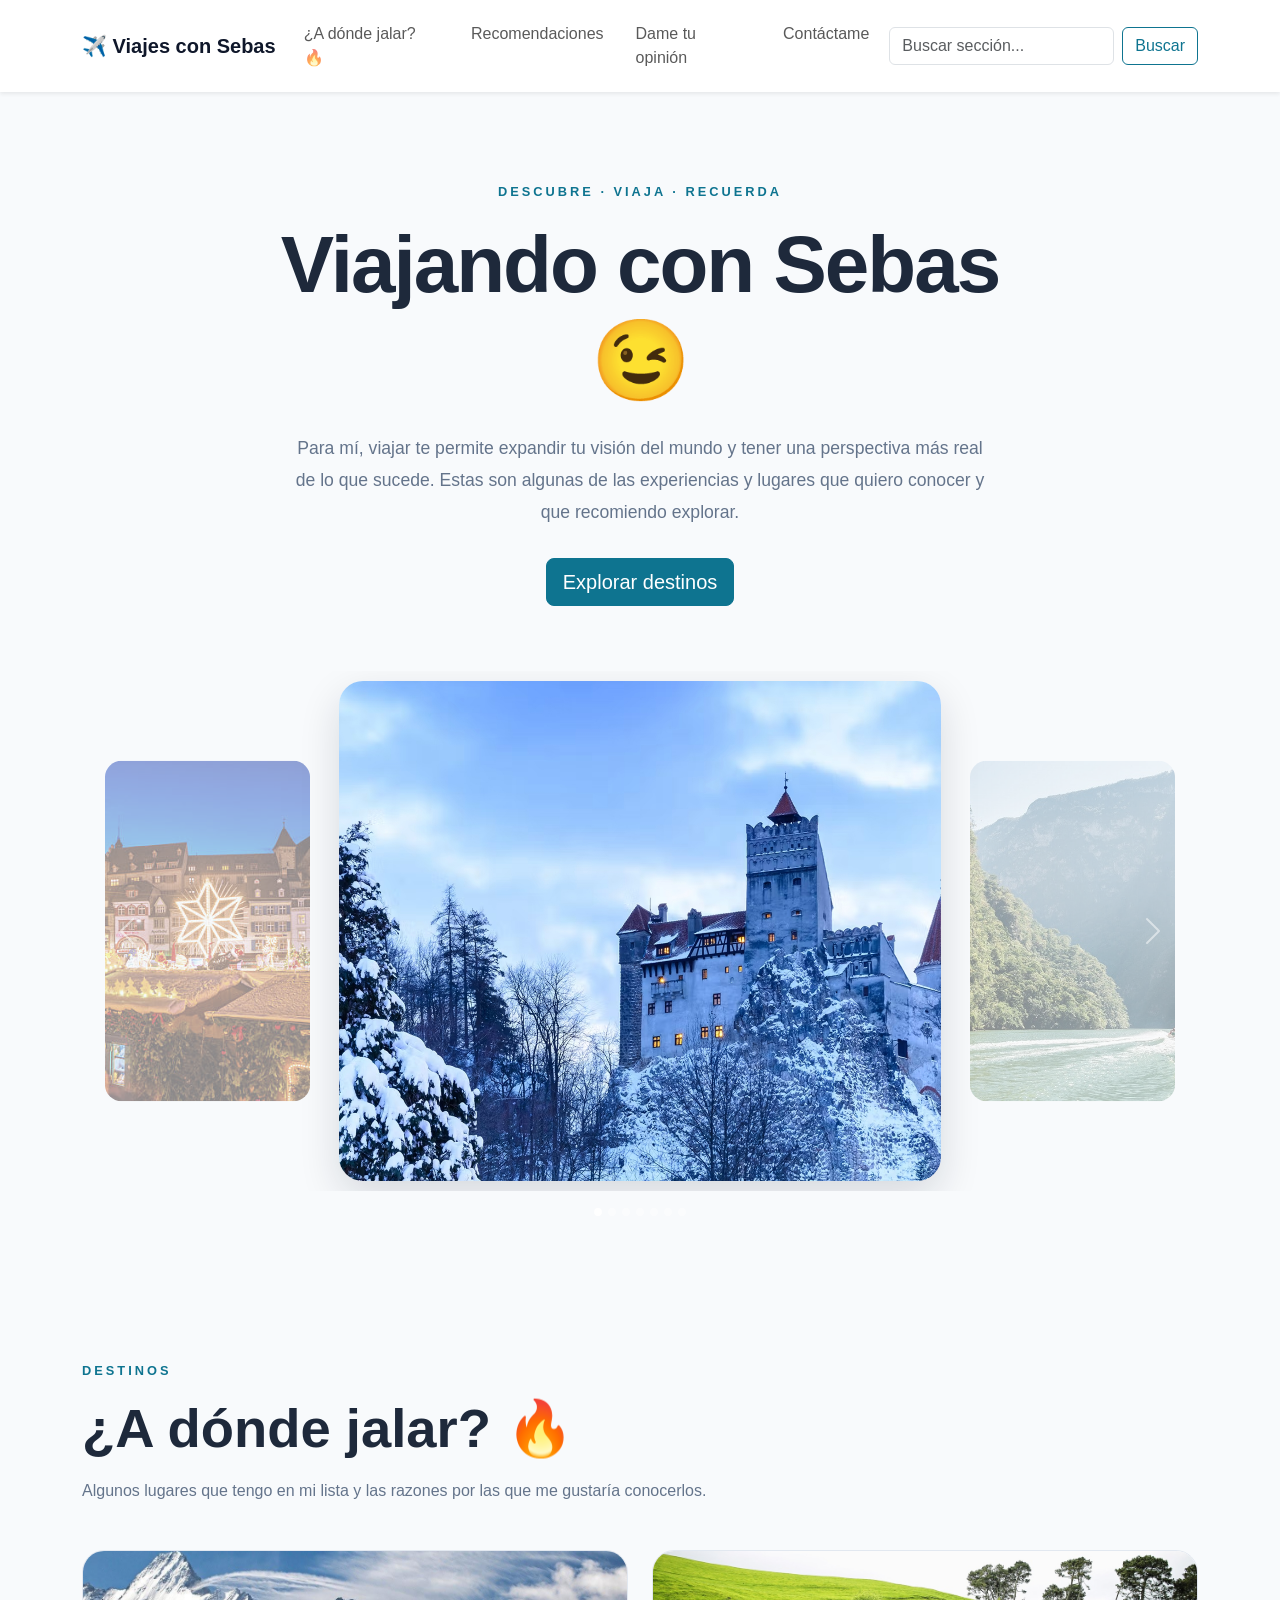
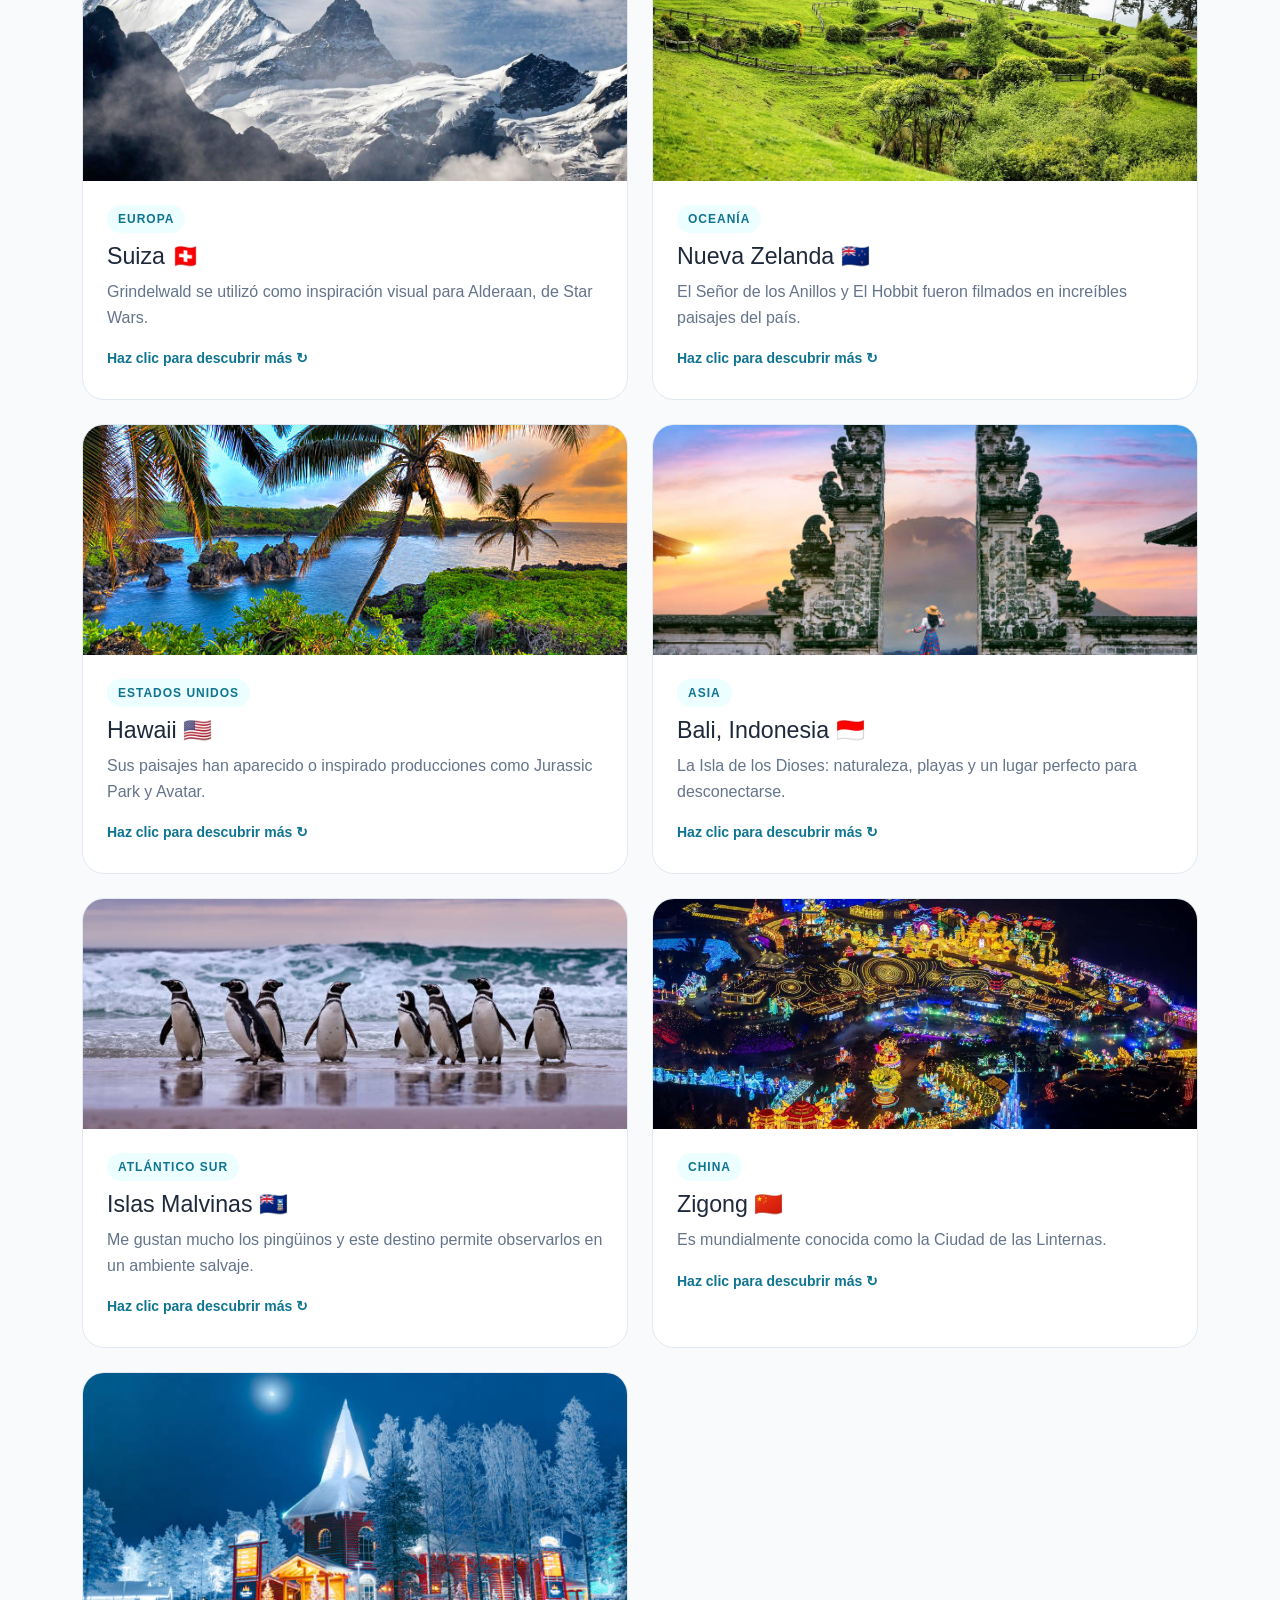
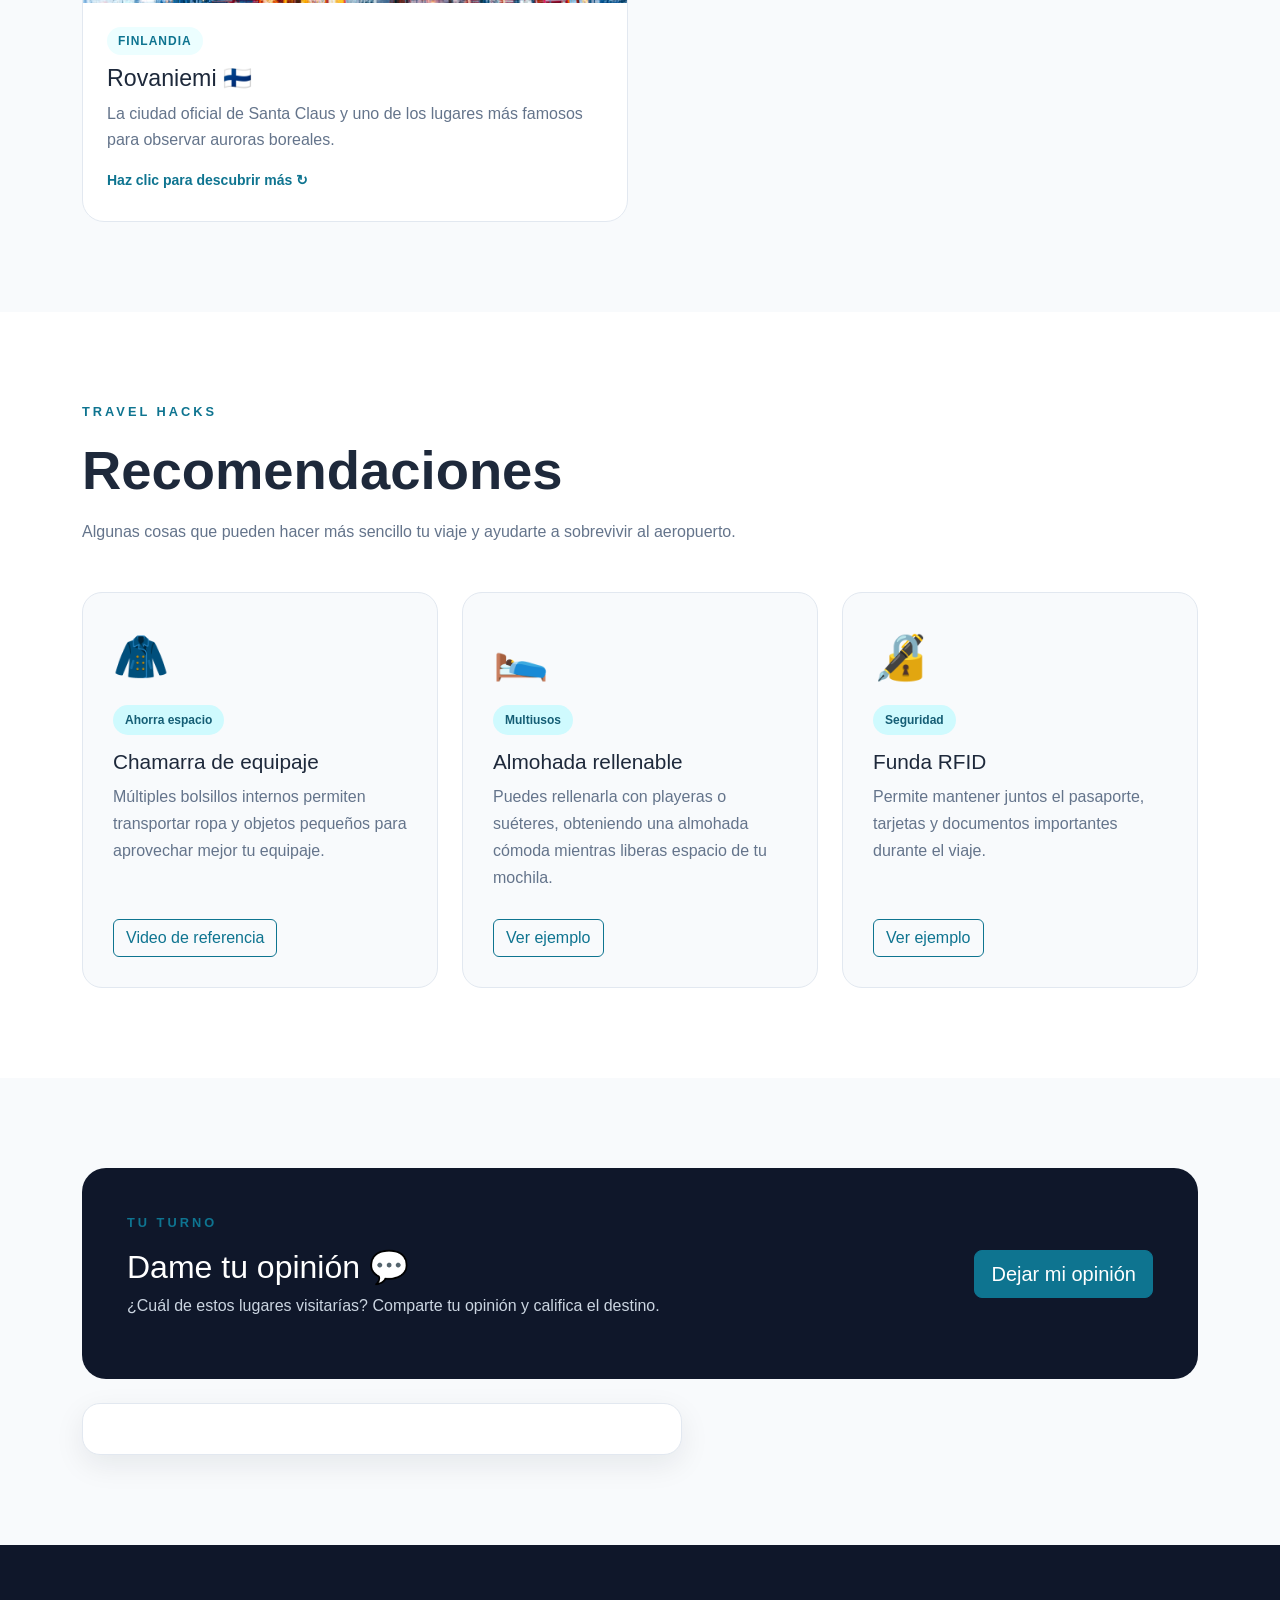
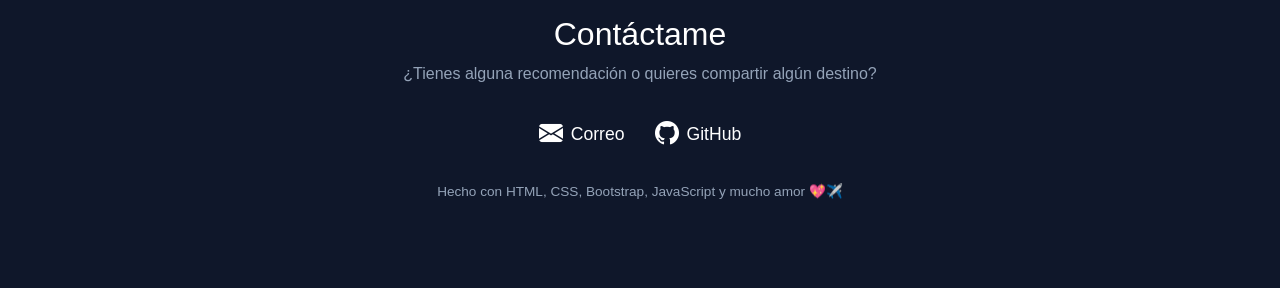
==== index.html @ 797be3b6 "Pequeños ajustes de ubicacion, otros pendientes" ====
<!DOCTYPE html>
<html lang="es">

<head>

  <meta charset="UTF-8">

  <meta name="viewport" content="width=device-width, initial-scale=1.0">

  <title>🌎 Mi Recomendación de Viajes</title>


  <!-- ==================================================
       BOOTSTRAP
       ================================================== -->

  <link href="https://cdn.jsdelivr.net/npm/bootstrap@5.3.8/dist/css/bootstrap.min.css" rel="stylesheet"
    integrity="sha384-sRIl4kxILFvY47J16cr9ZwB07vP4J8+LH7qKQnuqkuIAvNWLzeN8tE5YBujZqJLB"
    crossorigin="anonymous">


  <!-- ==================================================
       BOOTSTRAP ICONS
       Nos permite utilizar iconos como GitHub y correo
       ================================================== -->

  <link rel="stylesheet"
    href="https://cdn.jsdelivr.net/npm/bootstrap-icons@1.11.3/font/bootstrap-icons.min.css">


  <!-- ==================================================
       NUESTRO CSS
       Siempre después de Bootstrap para poder sobrescribirlo
       ================================================== -->

  <link rel="stylesheet" href="./styles.css">

</head>


<body id="inicio">


  <!-- ==================================================
       MÚSICA DE FONDO
       ================================================== -->

  <audio autoplay loop src="./Music Box (1).mp3"></audio>



  <!-- ==================================================
       SECCIÓN: NAVBAR
       ================================================== -->

  <nav class="navbar navbar-expand-lg navbar-light bg-white sticky-top shadow-sm">

    <div class="container">


      <!-- Logo / nombre de la página -->

      <a class="navbar-brand fw-bold" href="#inicio">
        ✈️ Viajes con Sebas
      </a>

      <!-- ==================================================
           MENÚ DE HAMBURGUESA
           Aparece automáticamente en pantallas pequeñas
           ================================================== -->

      <button class="navbar-toggler"
        type="button"
        data-bs-toggle="collapse"
        data-bs-target="#menuPrincipal"
        aria-controls="menuPrincipal"
        aria-expanded="false"
        aria-label="Abrir menú">

        <span class="navbar-toggler-icon"></span>

      </button>



      <!-- ==================================================
           CONTENIDO QUE SE ESCONDE EN EL MENÚ HAMBURGUESA
           ================================================== -->

      <div class="collapse navbar-collapse" id="menuPrincipal">


        <!-- Opciones de navegación -->

        <div class="navbar-nav me-auto mb-2 mb-lg-0">

          <a class="nav-link" href="#destinos">
            ¿A dónde jalar? 🔥
          </a>

          <a class="nav-link" href="#recomendaciones">
            Recomendaciones
          </a>

          <a class="nav-link" href="#opiniones">
            Dame tu opinión
          </a>

          <a class="nav-link" href="#contacto">
            Contáctame
          </a>

        </div>



        <!-- ==================================================
             BUSCADOR DE SECCIONES
             ================================================== -->

        <form class="d-flex"
          role="search"
          onsubmit="buscarSeccion(event)">

          <input
            id="busquedaSeccion"
            class="form-control me-2"
            type="search"
            list="listaSecciones"
            placeholder="Buscar sección..."
            aria-label="Buscar">


          <datalist id="listaSecciones">

            <option value="destinos">
              ¿A dónde jalar?
            </option>

            <option value="recomendaciones">
              Recomendaciones
            </option>

            <option value="opiniones">
              Dame tu opinión
            </option>

            <option value="contacto">
              Contáctame
            </option>

          </datalist>


          <button class="btn btn-outline-primary" type="submit">
            Buscar
          </button>

        </form>

      </div>

    </div>

  </nav>



  <!-- ==================================================
       SECCIÓN: PRESENTACIÓN / HERO
       ================================================== -->

  <header class="hero-section">

    <div class="container text-center">

      <p class="hero-label">
        DESCUBRE · VIAJA · RECUERDA
      </p>

      <h1>
        Viajando con Sebas 😉
      </h1>

      <p class="hero-description">

        Para mí, viajar te permite expandir tu visión del mundo
        y tener una perspectiva más real de lo que sucede.

        Estas son algunas de las experiencias y lugares que
        quiero conocer y que recomiendo explorar.

      </p>

      <a href="#destinos" class="btn btn-primary btn-lg">
        Explorar destinos
      </a>

    </div>

  </header>



  <!-- ==================================================
       SECCIÓN: CARRUSEL
       ================================================== -->

  <section class="carousel-section">

    <div class="container">


      <div id="carouselViajes"
        class="carousel slide"
        data-bs-ride="carousel"
        data-bs-wrap="true"
        data-bs-interval="10000">



        <!-- ==================================================
             INDICADORES INFERIORES
             7 imágenes = 7 indicadores
             ================================================== -->

        <div class="carousel-indicators">

          <button type="button"
            data-bs-target="#carouselViajes"
            data-bs-slide-to="0"
            class="active"
            aria-current="true"
            aria-label="Imagen 1">
          </button>

          <button type="button"
            data-bs-target="#carouselViajes"
            data-bs-slide-to="1"
            aria-label="Imagen 2">
          </button>

          <button type="button"
            data-bs-target="#carouselViajes"
            data-bs-slide-to="2"
            aria-label="Imagen 3">
          </button>

          <button type="button"
            data-bs-target="#carouselViajes"
            data-bs-slide-to="3"
            aria-label="Imagen 4">
          </button>

          <button type="button"
            data-bs-target="#carouselViajes"
            data-bs-slide-to="4"
            aria-label="Imagen 5">
          </button>

          <button type="button"
            data-bs-target="#carouselViajes"
            data-bs-slide-to="5"
            aria-label="Imagen 6">
          </button>

          <button type="button"
            data-bs-target="#carouselViajes"
            data-bs-slide-to="6"
            aria-label="Imagen 7">
          </button>

        </div>



        <!-- ==================================================
             IMÁGENES DEL CARRUSEL

             Estamos mostrando:
             imagen anterior | imagen actual | imagen siguiente
             ================================================== -->

        <div class="carousel-inner">


          <!-- SLIDE 1 -->

          <div class="carousel-item active">

            <div class="carousel-preview-row">

              <img
                src="./carousel/carousel6.jpg"
                class="carousel-side-image"
                alt="">

              <img
                src="./carousel/carousel0.jpg"
                class="carousel-main-image"
                alt="Fotografía de viaje">

              <img
                src="./carousel/carousel1.jpg"
                class="carousel-side-image"
                alt="">

            </div>

          </div>



          <!-- SLIDE 2 -->

          <div class="carousel-item">

            <div class="carousel-preview-row">

              <img
                src="./carousel/carousel0.jpg"
                class="carousel-side-image"
                alt="">

              <img
                src="./carousel/carousel1.jpg"
                class="carousel-main-image"
                alt="Fotografía de viaje">

              <img
                src="./carousel/carousel2.jpg"
                class="carousel-side-image"
                alt="">

            </div>

          </div>



          <!-- SLIDE 3 -->

          <div class="carousel-item">

            <div class="carousel-preview-row">

              <img
                src="./carousel/carousel1.jpg"
                class="carousel-side-image"
                alt="">

              <img
                src="./carousel/carousel2.jpg"
                class="carousel-main-image"
                alt="Fotografía de viaje">

              <img
                src="./carousel/carousel3.jpg"
                class="carousel-side-image"
                alt="">

            </div>

          </div>



          <!-- SLIDE 4 -->

          <div class="carousel-item">

            <div class="carousel-preview-row">

              <img
                src="./carousel/carousel2.jpg"
                class="carousel-side-image"
                alt="">

              <img
                src="./carousel/carousel3.jpg"
                class="carousel-main-image"
                alt="Fotografía de viaje">

              <img
                src="./carousel/carousel4.jpg"
                class="carousel-side-image"
                alt="">

            </div>

          </div>



          <!-- SLIDE 5 -->

          <div class="carousel-item">

            <div class="carousel-preview-row">

              <img
                src="./carousel/carousel3.jpg"
                class="carousel-side-image"
                alt="">

              <img
                src="./carousel/carousel4.jpg"
                class="carousel-main-image"
                alt="Fotografía de viaje">

              <img
                src="./carousel/carousel5.jpg"
                class="carousel-side-image"
                alt="">

            </div>

          </div>



          <!-- SLIDE 6 -->

          <div class="carousel-item">

            <div class="carousel-preview-row">

              <img
                src="./carousel/carousel4.jpg"
                class="carousel-side-image"
                alt="">

              <img
                src="./carousel/carousel5.jpg"
                class="carousel-main-image"
                alt="Fotografía de viaje">

              <img
                src="./carousel/carousel6.jpg"
                class="carousel-side-image"
                alt="">

            </div>

          </div>



          <!-- SLIDE 7 -->

          <div class="carousel-item">

            <div class="carousel-preview-row">

              <img
                src="./carousel/carousel5.jpg"
                class="carousel-side-image"
                alt="">

              <img
                src="./carousel/carousel6.jpg"
                class="carousel-main-image"
                alt="Fotografía de viaje">

              <img
                src="./carousel/carousel0.jpg"
                class="carousel-side-image"
                alt="">

            </div>

          </div>

        </div>



        <!-- ==================================================
             FLECHA IZQUIERDA
             ================================================== -->

        <button
          class="carousel-control-prev"
          type="button"
          data-bs-target="#carouselViajes"
          data-bs-slide="prev">

          <span
            class="carousel-control-prev-icon"
            aria-hidden="true">
          </span>

          <span class="visually-hidden">
            Anterior
          </span>

        </button>



        <!-- ==================================================
             FLECHA DERECHA
             ================================================== -->

        <button
          class="carousel-control-next"
          type="button"
          data-bs-target="#carouselViajes"
          data-bs-slide="next">

          <span
            class="carousel-control-next-icon"
            aria-hidden="true">
          </span>

          <span class="visually-hidden">
            Siguiente
          </span>

        </button>


      </div>

    </div>

  </section>



  <!-- ==================================================
       CONTENIDO PRINCIPAL
       ================================================== -->

  <main>


    <!-- ==================================================
         SECCIÓN: ¿A DÓNDE JALAR?
         ================================================== -->

    <section id="destinos" class="page-section">

      <div class="container">

        <div class="section-heading">

          <p class="section-label">
            DESTINOS
          </p>

          <h2>
            ¿A dónde jalar? 🔥
          </h2>

          <p>
            Algunos lugares que tengo en mi lista y las razones
            por las que me gustaría conocerlos.
          </p>

        </div>



        <div class="row g-4">


          <!-- ==================================================
               CARD: SUIZA
               ================================================== -->

          <div class="col-md-6">

            <article
              class="travel-card"
              onclick="voltearTarjeta(this)">

              <div class="travel-card-inner">


                <!-- Frente -->

                <div class="travel-card-face travel-card-front">

                  <img
                    src="./assets/alderaaaan.jpg"
                    alt="Paisaje de Suiza">

                  <div class="travel-card-content">

                    <span class="destination-tag">
                      Europa
                    </span>

                    <h3>
                      Suiza 🇨🇭
                    </h3>

                    <p>
                      Grindelwald se utilizó como inspiración
                      visual para Alderaan, de Star Wars.
                    </p>

                    <small>
                      Haz clic para descubrir más ↻
                    </small>

                  </div>

                </div>



                <!-- Parte trasera -->

                <div class="travel-card-face travel-card-back">

                  <img
                    src="./assets/Suizaback.jpg"
                    alt="Montañas de Suiza">

                  <div class="travel-card-content">

                    <h3>
                      Suiza 🇨🇭
                    </h3>

                    <p>
                      Viaja al corazón de los Alpes para descubrir
                      montañas imponentes, lagos cristalinos y
                      paisajes que parecen sacados de un cuento.
                    </p>

                    <small>
                      Haz clic para regresar ↻
                    </small>

                  </div>

                </div>

              </div>

            </article>

          </div>



          <!-- ==================================================
               CARD: NUEVA ZELANDA
               ================================================== -->

          <div class="col-md-6">

            <article
              class="travel-card"
              onclick="voltearTarjeta(this)">

              <div class="travel-card-inner">


                <div class="travel-card-face travel-card-front">

                  <img
                    src="./assets/TheShire.jpg"
                    alt="La Comarca en Nueva Zelanda">

                  <div class="travel-card-content">

                    <span class="destination-tag">
                      Oceanía
                    </span>

                    <h3>
                      Nueva Zelanda 🇳🇿
                    </h3>

                    <p>
                      El Señor de los Anillos y El Hobbit fueron
                      filmados en increíbles paisajes del país.
                    </p>

                    <small>
                      Haz clic para descubrir más ↻
                    </small>

                  </div>

                </div>



                <div class="travel-card-face travel-card-back">

                  <img
                    src="./assets/NewZealandBack.jpg"
                    alt="Paisaje de Nueva Zelanda">

                  <div class="travel-card-content">

                    <h3>
                      Nueva Zelanda 🇳🇿
                    </h3>

                    <p>
                      Glaciares, playas, montañas y fiordos
                      convierten al país en uno de los escenarios
                      naturales más espectaculares del mundo.
                    </p>

                    <small>
                      Haz clic para regresar ↻
                    </small>

                  </div>

                </div>

              </div>

            </article>

          </div>



          <!-- ==================================================
               CARD: HAWAII
               ================================================== -->

          <div class="col-md-6">

            <article
              class="travel-card"
              onclick="voltearTarjeta(this)">

              <div class="travel-card-inner">


                <div class="travel-card-face travel-card-front">

                  <img
                    src="./assets/Hawaii.jpg"
                    alt="Paisaje de Hawaii">

                  <div class="travel-card-content">

                    <span class="destination-tag">
                      Estados Unidos
                    </span>

                    <h3>
                      Hawaii 🇺🇸
                    </h3>

                    <p>
                      Sus paisajes han aparecido o inspirado
                      producciones como Jurassic Park y Avatar.
                    </p>

                    <small>
                      Haz clic para descubrir más ↻
                    </small>

                  </div>

                </div>



                <div class="travel-card-face travel-card-back">

                  <img
                    src="./assets/HawaiDolphins.jpg"
                    alt="Delfines en Hawaii">

                  <div class="travel-card-content">

                    <h3>
                      Hawaii 🇺🇸
                    </h3>

                    <p>
                      Playas mundialmente conocidas, volcanes,
                      naturaleza tropical y actividades acuáticas
                      hacen de las islas una experiencia única.
                    </p>

                    <small>
                      Haz clic para regresar ↻
                    </small>

                  </div>

                </div>

              </div>

            </article>

          </div>



          <!-- ==================================================
               CARD: BALI
               ================================================== -->

          <div class="col-md-6">

            <article
              class="travel-card"
              onclick="voltearTarjeta(this)">

              <div class="travel-card-inner">


                <div class="travel-card-face travel-card-front">

                  <img
                    src="./assets/Bali.jpg"
                    alt="Bali Indonesia">

                  <div class="travel-card-content">

                    <span class="destination-tag">
                      Asia
                    </span>

                    <h3>
                      Bali, Indonesia 🇮🇩
                    </h3>

                    <p>
                      La Isla de los Dioses: naturaleza, playas y
                      un lugar perfecto para desconectarse.
                    </p>

                    <small>
                      Haz clic para descubrir más ↻
                    </small>

                  </div>

                </div>



                <div class="travel-card-face travel-card-back">

                  <img
                    src="./assets/BaliBack.jpg"
                    alt="Paisaje de Bali">

                  <div class="travel-card-content">

                    <h3>
                      Bali 🇮🇩
                    </h3>

                    <p>
                      Islas de ensueño, biodiversidad, aventura
                      y costos relativamente accesibles una vez
                      que llegas al destino.
                    </p>

                    <small>
                      Haz clic para regresar ↻
                    </small>

                  </div>

                </div>

              </div>

            </article>

          </div>



          <!-- ==================================================
               CARD: MALVINAS
               ================================================== -->

          <div class="col-md-6">

            <article
              class="travel-card"
              onclick="voltearTarjeta(this)">

              <div class="travel-card-inner">


                <div class="travel-card-face travel-card-front">

                  <img
                    src="./assets/Malvinas.jpg"
                    alt="Islas Malvinas">

                  <div class="travel-card-content">

                    <span class="destination-tag">
                      Atlántico Sur
                    </span>

                    <h3>
                      Islas Malvinas 🇫🇰
                    </h3>

                    <p>
                      Me gustan mucho los pingüinos y este destino
                      permite observarlos en un ambiente salvaje.
                    </p>

                    <small>
                      Haz clic para descubrir más ↻
                    </small>

                  </div>

                </div>



                <div class="travel-card-face travel-card-back">

                  <img
                    src="./assets/Malvinas.jpg"
                    alt="Naturaleza de las Islas Malvinas">

                  <div class="travel-card-content">

                    <h3>
                      Islas Malvinas 🇫🇰
                    </h3>

                    <p>
                      Paisajes subantárticos, acantilados y una
                      fauna impresionante donde es posible
                      observar diferentes especies de pingüinos.
                    </p>

                    <small>
                      Haz clic para regresar ↻
                    </small>

                  </div>

                </div>

              </div>

            </article>

          </div>



          <!-- ==================================================
               CARD: ZIGONG
               ================================================== -->

          <div class="col-md-6">

            <article
              class="travel-card"
              onclick="voltearTarjeta(this)">

              <div class="travel-card-inner">


                <div class="travel-card-face travel-card-front">

                  <img
                    src="./assets/Zigong.jpg"
                    alt="Zigong China">

                  <div class="travel-card-content">

                    <span class="destination-tag">
                      China
                    </span>

                    <h3>
                      Zigong 🇨🇳
                    </h3>

                    <p>
                      Es mundialmente conocida como
                      la Ciudad de las Linternas.
                    </p>

                    <small>
                      Haz clic para descubrir más ↻
                    </small>

                  </div>

                </div>



                <div class="travel-card-face travel-card-back">

                  <img
                    src="./assets/ZigongBack.jpg"
                    alt="Festival de linternas de Zigong">

                  <div class="travel-card-content">

                    <h3>
                      Zigong 🇨🇳
                    </h3>

                    <p>
                      Además de su famoso festival de linternas,
                      alberga uno de los museos de fósiles de
                      dinosaurios más importantes de China.
                    </p>

                    <small>
                      Haz clic para regresar ↻
                    </small>

                  </div>

                </div>

              </div>

            </article>

          </div>



          <!-- ==================================================
               CARD: ROVANIEMI
               ================================================== -->

          <div class="col-md-6">

            <article
              class="travel-card"
              onclick="voltearTarjeta(this)">

              <div class="travel-card-inner">


                <div class="travel-card-face travel-card-front">

                  <img
                    src="./assets/Rovaniemi.jpg"
                    alt="Rovaniemi Finlandia">

                  <div class="travel-card-content">

                    <span class="destination-tag">
                      Finlandia
                    </span>

                    <h3>
                      Rovaniemi 🇫🇮
                    </h3>

                    <p>
                      La ciudad oficial de Santa Claus y uno de
                      los lugares más famosos para observar
                      auroras boreales.
                    </p>

                    <small>
                      Haz clic para descubrir más ↻
                    </small>

                  </div>

                </div>



                <div class="travel-card-face travel-card-back">

                  <img
                    src="./assets/RovaniemiSanta.jpg"
                    alt="Santa Claus Village">

                  <div class="travel-card-content">

                    <h3>
                      Rovaniemi 🇫🇮
                    </h3>

                    <p>
                      Puedes cruzar el Círculo Polar Ártico,
                      conocer Santa Claus Village y dormir bajo
                      las auroras en hoteles de cristal.
                    </p>

                    <small>
                      Haz clic para regresar ↻
                    </small>

                  </div>

                </div>

              </div>

            </article>

          </div>


        </div>

      </div>

    </section>



    <!-- ==================================================
         SECCIÓN: RECOMENDACIONES
         ================================================== -->

    <section id="recomendaciones"
      class="page-section recommendations-section">

      <div class="container">


        <div class="section-heading">

          <p class="section-label">
            TRAVEL HACKS
          </p>

          <h2>
            Recomendaciones
          </h2>

          <p>
            Algunas cosas que pueden hacer más sencillo tu viaje
            y ayudarte a sobrevivir al aeropuerto.
          </p>

        </div>



        <div class="row g-4">


          <!-- Recomendación 1 -->

          <div class="col-md-6 col-lg-4">

            <div class="recommendation-card">

              <div class="recommendation-icon">
                🧥
              </div>

              <span class="recommendation-badge">
                Ahorra espacio
              </span>

              <h3>
                Chamarra de equipaje
              </h3>

              <p>
                Múltiples bolsillos internos permiten transportar
                ropa y objetos pequeños para aprovechar mejor
                tu equipaje.
              </p>

              <a
                href="https://www.instagram.com/reel/DLnKkiUyYxP/?hl=en"
                target="_blank"
                rel="noopener noreferrer"
                class="btn btn-outline-primary">

                Video de referencia

              </a>

            </div>

          </div>



          <!-- Recomendación 2 -->

          <div class="col-md-6 col-lg-4">

            <div class="recommendation-card">

              <div class="recommendation-icon">
                🛌
              </div>

              <span class="recommendation-badge">
                Multiusos
              </span>

              <h3>
                Almohada rellenable
              </h3>

              <p>
                Puedes rellenarla con playeras o suéteres,
                obteniendo una almohada cómoda mientras liberas
                espacio de tu mochila.
              </p>

              <a
                href="https://www.amazon.com.mx/dp/B0FGCH3ND7"
                target="_blank"
                rel="noopener noreferrer"
                class="btn btn-outline-primary">

                Ver ejemplo

              </a>

            </div>

          </div>



          <!-- Recomendación 3 -->

          <div class="col-md-6 col-lg-4">

            <div class="recommendation-card">

              <div class="recommendation-icon">
                🔏
              </div>

              <span class="recommendation-badge">
                Seguridad
              </span>

              <h3>
                Funda RFID
              </h3>

              <p>
                Permite mantener juntos el pasaporte, tarjetas
                y documentos importantes durante el viaje.
              </p>

              <a
                href="https://www.amazon.com.mx/dp/B0F4XFQYJ9"
                target="_blank"
                rel="noopener noreferrer"
                class="btn btn-outline-primary">

                Ver ejemplo

              </a>

            </div>

          </div>


        </div>

      </div>

    </section>



    <!-- ==================================================
         SECCIÓN: DAME TU OPINIÓN
         ================================================== -->

    <section id="opiniones" class="page-section">

      <div class="container">


        <div class="opinion-box">


          <div>

            <p class="section-label">
              TU TURNO
            </p>

            <h2>
              Dame tu opinión 💬
            </h2>

            <p>
              ¿Cuál de estos lugares visitarías?
              Comparte tu opinión y califica el destino.
            </p>

          </div>



          <!-- Botón que ejecuta nuestro JavaScript -->

          <button
            class="btn btn-primary btn-lg"
            onclick="pedirOpinion()">

            Dejar mi opinión

          </button>


        </div>



        <!-- Aquí JavaScript mostrará el resultado -->

        <div
          id="resultadoOpinion"
          class="review-card mt-4">
        </div>


      </div>

    </section>


  </main>



  <!-- ==================================================
       SECCIÓN: CONTACTO
       ================================================== -->

  <footer id="contacto" class="footer-section">

    <div class="container text-center">

      <h2>
        Contáctame
      </h2>

      <p>
        ¿Tienes alguna recomendación o quieres compartir
        algún destino?
      </p>



      <div class="contact-links">


        <!-- CORREO -->

        <a href="mailto:sebastian.aldacods@gmail.com">

          <i class="bi bi-envelope-fill"></i>

          Correo

        </a>



        <!-- GITHUB -->

        <a
          href="https://github.com/Sebastian-Aldaco"
          target="_blank"
          rel="noopener noreferrer">

          <i class="bi bi-github"></i>

          GitHub

        </a>


      </div>


      <p class="footer-small">
        Hecho con HTML, CSS, Bootstrap, JavaScript y mucho amor 💖✈️
      </p>

    </div>

  </footer>



  <!-- ==================================================
       BOOTSTRAP JAVASCRIPT

       El bundle YA contiene Popper.
       No necesitamos importar Popper y Bootstrap nuevamente.
       ================================================== -->

  <script
    src="https://cdn.jsdelivr.net/npm/bootstrap@5.3.8/dist/js/bootstrap.bundle.min.js"
    integrity="sha384-FKyoEForCGlyvwx9Hj09JcYn3nv7wiPVlz7YYwJrWVcXK/BmnVDxM+D2scQbITxI"
    crossorigin="anonymous">
  </script>



  <!-- ==================================================
       NUESTRO JAVASCRIPT
       ================================================== -->

  <script src="./javascript.js"></script>


</body>

</html>
---- styles.css ----
/* ==================================================
   CONFIGURACIÓN GENERAL
   ================================================== */

html {
  scroll-behavior: smooth;
}

body {
  margin: 0;
  background-color: #f8fafc;
  color: #1e293b;
  font-family: Arial, Helvetica, sans-serif;
}


/*
  Cuando hacemos clic en un enlace como #destinos,
  evita que el navbar tape el título de la sección.
*/

section,
footer {
  scroll-margin-top: 90px;
}



/* ==================================================
   NAVBAR
   ================================================== */

.navbar {
  padding-top: 14px;
  padding-bottom: 14px;
}

.navbar-brand {
  color: #0f172a;
}

.nav-link {
  margin-right: 8px;
  border-radius: 8px;
  padding-left: 12px !important;
  padding-right: 12px !important;

  transition: background-color 0.2s ease,
              color 0.2s ease;
}

.nav-link:hover {
  background-color: #eef6f8;
  color: #0e7490;
}



/* ==================================================
   HERO
   ================================================== */

.hero-section {
  padding: 90px 20px 65px;
}

.hero-section .container {
  max-width: 850px;
}

.hero-label,
.section-label {
  font-size: 0.8rem;
  font-weight: bold;
  letter-spacing: 3px;
  color: #0e7490;
}

.hero-section h1 {
  font-size: clamp(2.5rem, 7vw, 5rem);
  font-weight: 700;
  letter-spacing: -2px;
  margin-bottom: 24px;
}

.hero-description {
  max-width: 700px;
  margin: 0 auto 30px;
  font-size: 1.1rem;
  line-height: 1.8;
  color: #64748b;
}



/* ==================================================
   BOTONES
   ================================================== */

.btn-primary {
  background-color: #0e7490;
  border-color: #0e7490;
}

.btn-primary:hover {
  background-color: #155e75;
  border-color: #155e75;
}

.btn-outline-primary {
  color: #0e7490;
  border-color: #0e7490;
}

.btn-outline-primary:hover {
  background-color: #0e7490;
  border-color: #0e7490;
}



/* ==================================================
   CARRUSEL
   ================================================== */

.carousel-section {
  padding-bottom: 80px;
}

#carouselViajes {
  max-width: 1150px;
  margin: auto;
}


/*
  Colocamos las tres imágenes horizontalmente.
*/

.carousel-preview-row {
  display: flex;
  align-items: center;
  justify-content: center;
  gap: 20px;

  min-height: 520px;
}


/*
  Imagen principal
*/

.carousel-main-image {
  width: 54%;
  height: 500px;

  object-fit: cover;

  border-radius: 24px;

  box-shadow:
    0 15px 40px rgba(15, 23, 42, 0.14);
}


/*
  Imágenes de preview izquierda y derecha
*/

.carousel-side-image {
  width: 20%;
  height: 370px;

  object-fit: cover;

  border-radius: 18px;

  opacity: 0.45;

  transform: scale(0.92);

  filter: saturate(70%);
}


/*
  Ajustamos los indicadores inferiores.
*/

.carousel-indicators {
  margin-bottom: -35px;
}

.carousel-indicators [data-bs-target] {
  width: 8px;
  height: 8px;
  border-radius: 50%;
}


/*
  Flechas
*/

.carousel-control-prev,
.carousel-control-next {
  width: 8%;
}



/* ==================================================
   SECCIONES
   ================================================== */

.page-section {
  padding: 90px 0;
}

.section-heading {
  max-width: 720px;
  margin-bottom: 45px;
}

.section-heading h2 {
  font-size: clamp(2rem, 5vw, 3.4rem);
  font-weight: 700;
  margin-bottom: 15px;
}

.section-heading > p:last-child {
  color: #64748b;
  line-height: 1.8;
}



/* ==================================================
   CARDS DE DESTINOS
   ================================================== */

/*
  perspective crea la sensación de profundidad
  necesaria para el efecto 3D.
*/

.travel-card {
  height: 450px;

  perspective: 1200px;

  cursor: pointer;

  transition:
    transform 0.25s ease,
    filter 0.25s ease;
}


/*
  Cuando colocamos el mouse encima,
  levantamos ligeramente la tarjeta.
*/

.travel-card:hover {
  transform: translateY(-7px);

  filter:
    drop-shadow(0 15px 15px rgba(15, 23, 42, 0.12));
}


/*
  Esta parte contiene frente y reverso.
*/

.travel-card-inner {
  position: relative;

  width: 100%;
  height: 100%;

  transition: transform 0.7s ease;

  transform-style: preserve-3d;
}


/*
  JavaScript agrega la clase is-flipped.
*/

.travel-card.is-flipped .travel-card-inner {
  transform: rotateY(180deg);
}


/*
  Frente y reverso comparten estas propiedades.
*/

.travel-card-face {
  position: absolute;
  inset: 0;

  overflow: hidden;

  border-radius: 22px;

  background-color: white;

  backface-visibility: hidden;

  -webkit-backface-visibility: hidden;

  border: 1px solid #e2e8f0;
}


/*
  El reverso comienza volteado.
*/

.travel-card-back {
  transform: rotateY(180deg);
}


.travel-card-face img {
  width: 100%;
  height: 230px;

  object-fit: cover;
}


.travel-card-content {
  padding: 24px;
}


.travel-card-content h3 {
  font-size: 1.45rem;
  margin-top: 10px;
}


.travel-card-content p {
  color: #64748b;

  line-height: 1.6;
}


.travel-card-content small {
  color: #0e7490;
  font-weight: bold;
}


.destination-tag {
  display: inline-block;

  padding: 5px 11px;

  background-color: #ecfeff;

  color: #0e7490;

  border-radius: 50px;

  font-size: 0.75rem;

  font-weight: bold;

  text-transform: uppercase;

  letter-spacing: 1px;
}



/* ==================================================
   RECOMENDACIONES
   ================================================== */

.recommendations-section {
  background-color: white;
}


.recommendation-card {
  height: 100%;

  padding: 30px;

  background-color: #f8fafc;

  border: 1px solid #e2e8f0;

  border-radius: 20px;

  transition:
    transform 0.25s ease,
    box-shadow 0.25s ease;
}


.recommendation-card:hover {
  transform: translateY(-6px);

  box-shadow:
    0 15px 35px rgba(15, 23, 42, 0.08);
}


.recommendation-icon {
  font-size: 2.8rem;

  margin-bottom: 15px;
}


.recommendation-badge {
  display: inline-block;

  margin-bottom: 15px;

  padding: 6px 12px;

  background-color: #cffafe;

  color: #155e75;

  border-radius: 50px;

  font-size: 0.75rem;

  font-weight: bold;
}


.recommendation-card h3 {
  font-size: 1.3rem;
}


.recommendation-card p {
  min-height: 120px;

  color: #64748b;

  line-height: 1.7;
}



/* ==================================================
   OPINIONES
   ================================================== */

.opinion-box {
  display: flex;

  justify-content: space-between;
  align-items: center;

  gap: 40px;

  padding: 45px;

  border-radius: 24px;

  background-color: #0f172a;

  color: white;
}


.opinion-box p:not(.section-label) {
  color: #cbd5e1;
}


.review-card:empty {
  display: none;
}


.review-card {
  max-width: 600px;

  padding: 25px;

  background-color: white;

  border-radius: 18px;

  border: 1px solid #e2e8f0;

  box-shadow:
    0 10px 30px rgba(15, 23, 42, 0.08);
}



/* ==================================================
   FOOTER / CONTACTO
   ================================================== */

.footer-section {
  padding: 70px 20px;

  background-color: #0f172a;

  color: white;
}


.footer-section p {
  color: #94a3b8;
}


.contact-links {
  display: flex;

  justify-content: center;

  gap: 30px;

  margin: 30px 0;
}


.contact-links a {
  display: flex;

  align-items: center;

  gap: 8px;

  color: white;

  text-decoration: none;

  font-size: 1.1rem;

  transition: transform 0.2s ease;
}


.contact-links a:hover {
  transform: translateY(-3px);
}


.contact-links i {
  font-size: 1.5rem;
}


.footer-small {
  font-size: 0.85rem;
}



/* ==================================================
   RESPONSIVE DESIGN
   TABLETS Y TELÉFONOS
   ================================================== */

@media (max-width: 768px) {

  /*
    En teléfono quitamos los previews laterales
    para no saturar la pantalla.
  */

  .carousel-side-image {
    display: none;
  }


  .carousel-main-image {
    width: 88%;
    height: 430px;
  }


  .carousel-preview-row {
    min-height: 450px;
  }


  .travel-card {
    height: 480px;
  }


  .opinion-box {
    flex-direction: column;

    align-items: flex-start;
  }


  .contact-links {
    flex-direction: column;

    align-items: center;
  }

}
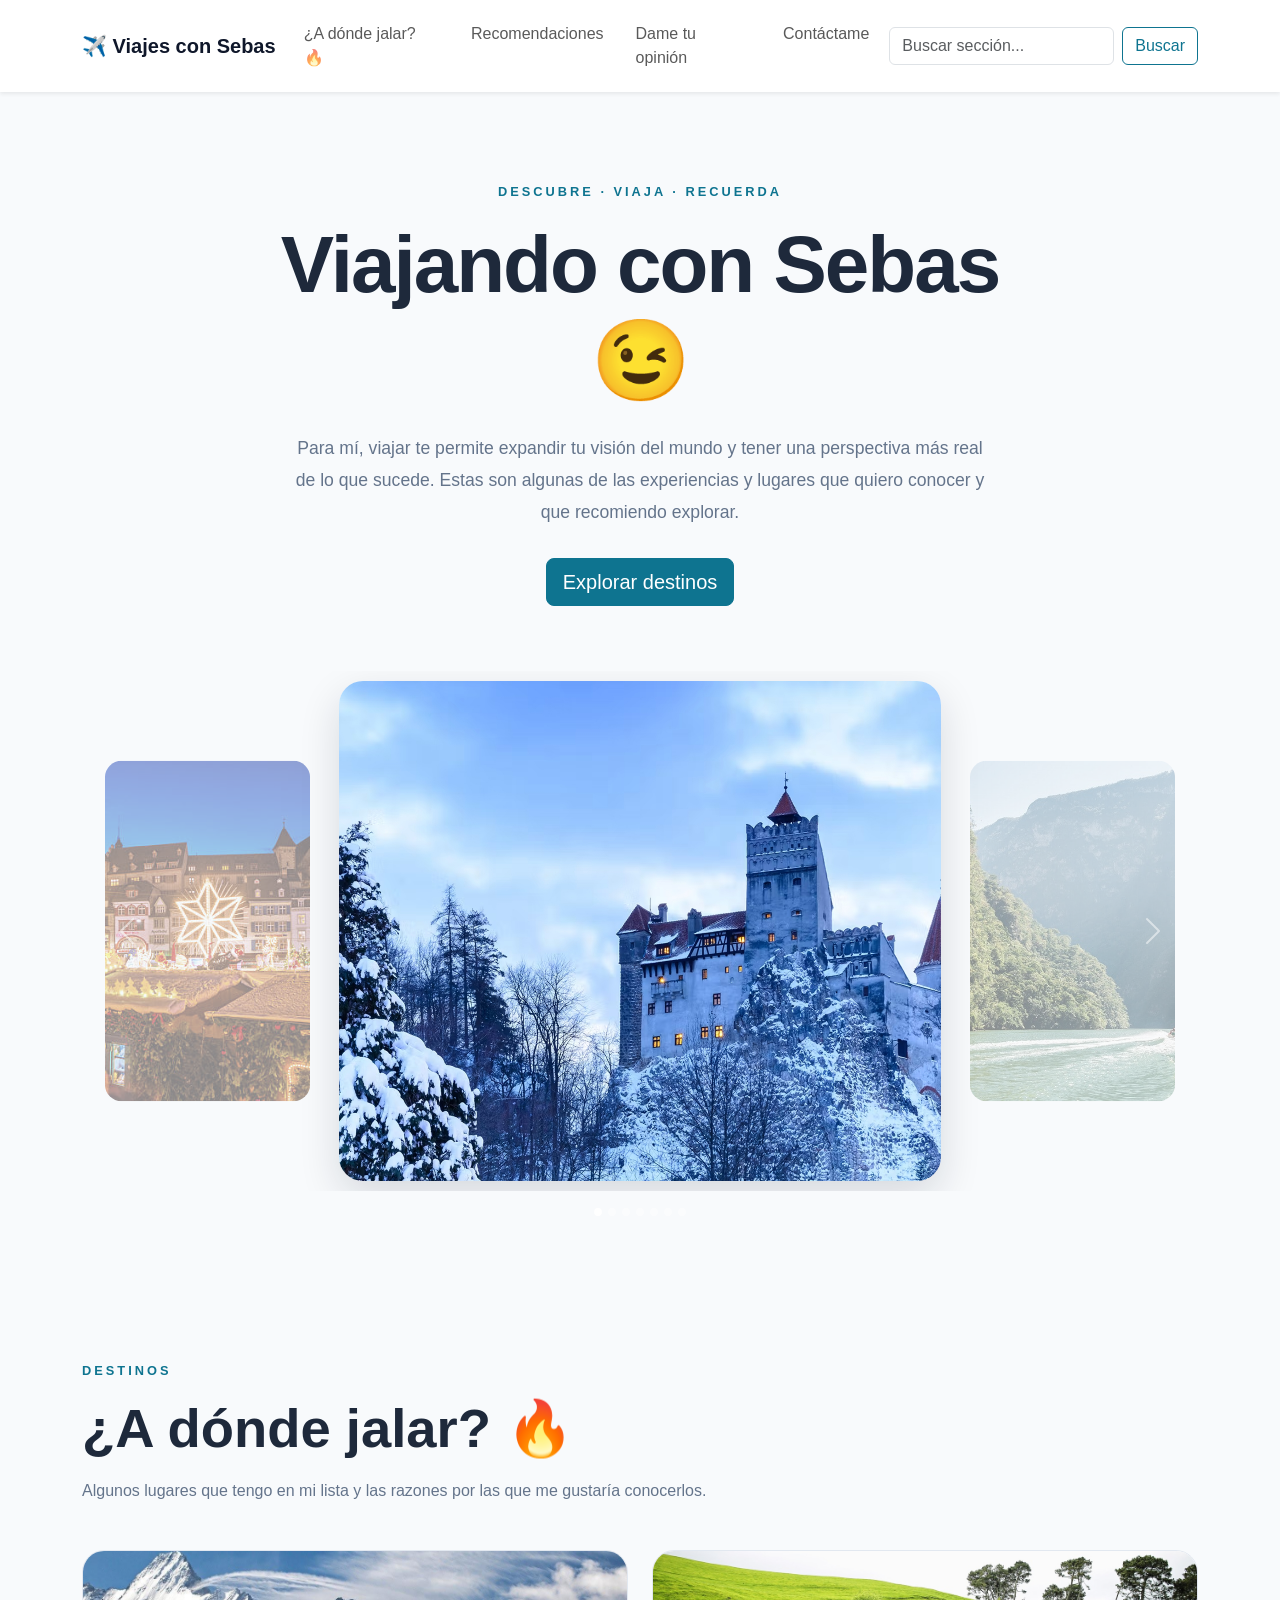
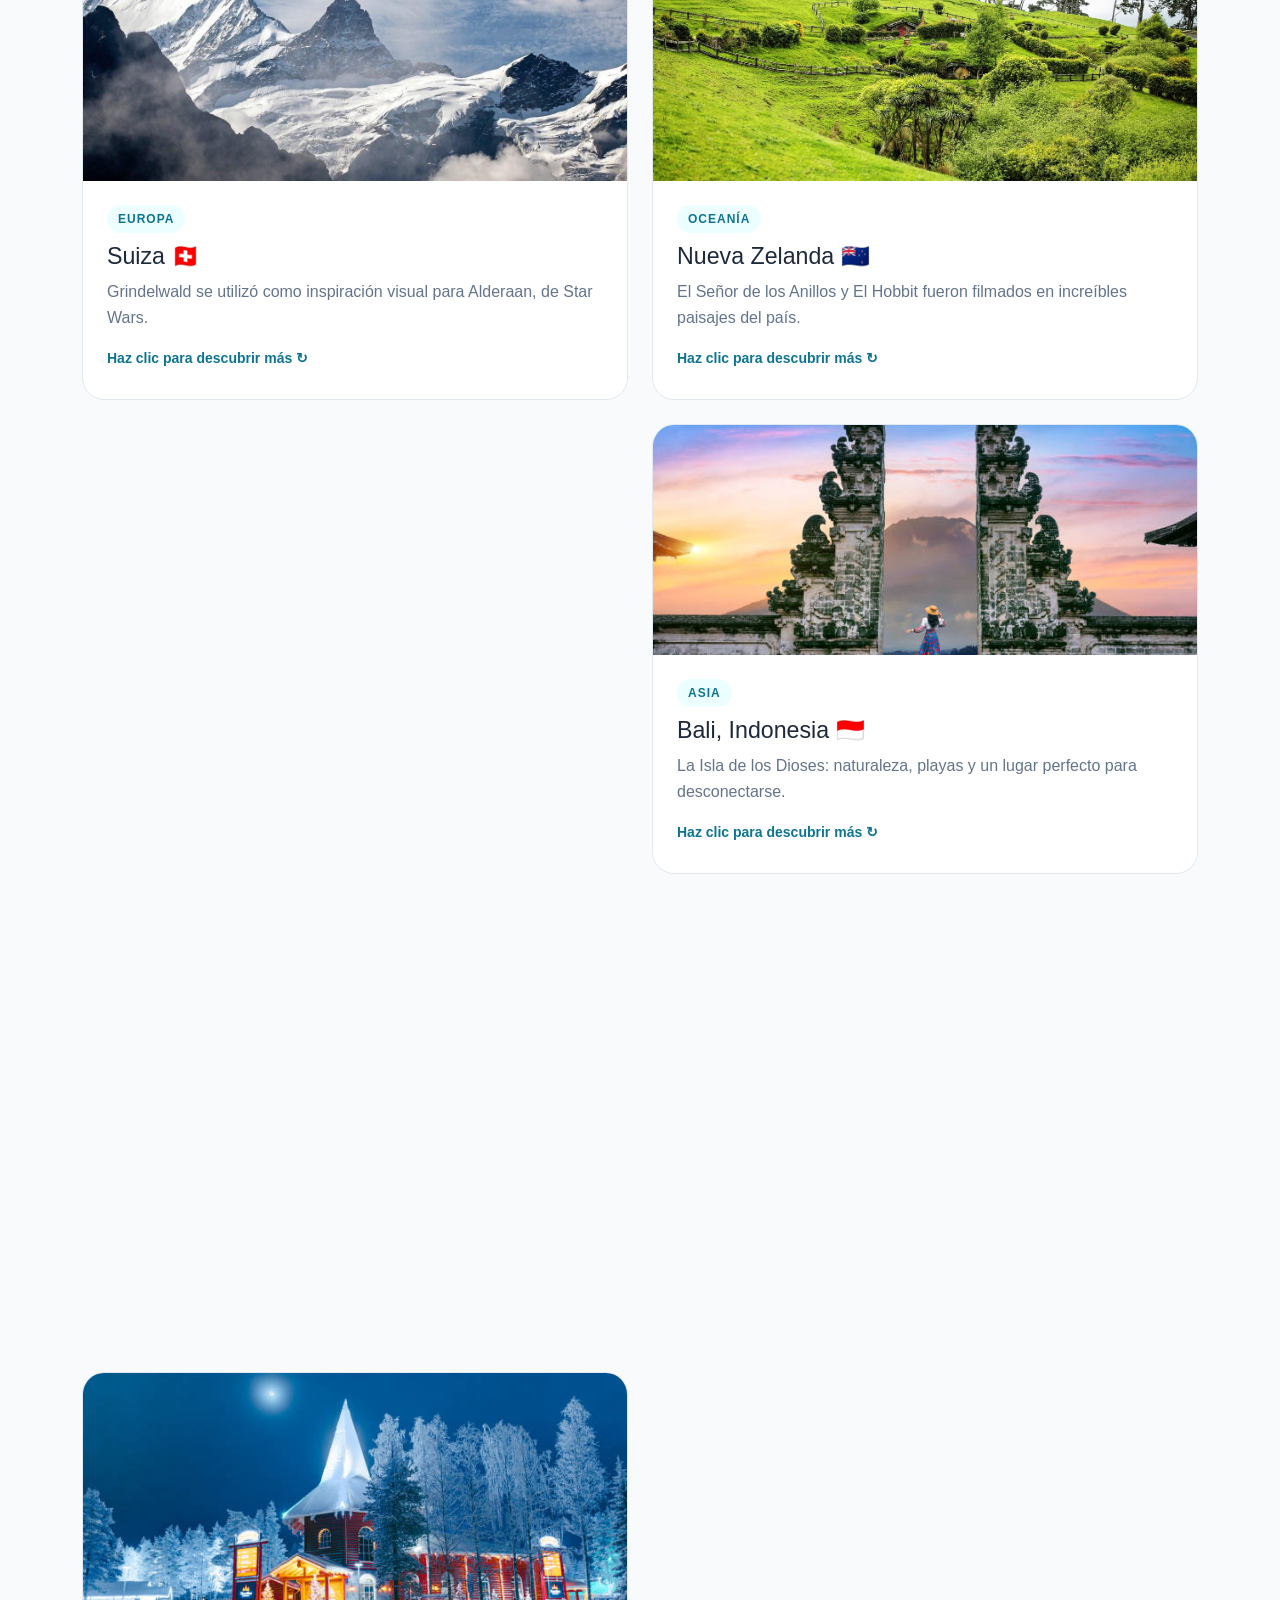
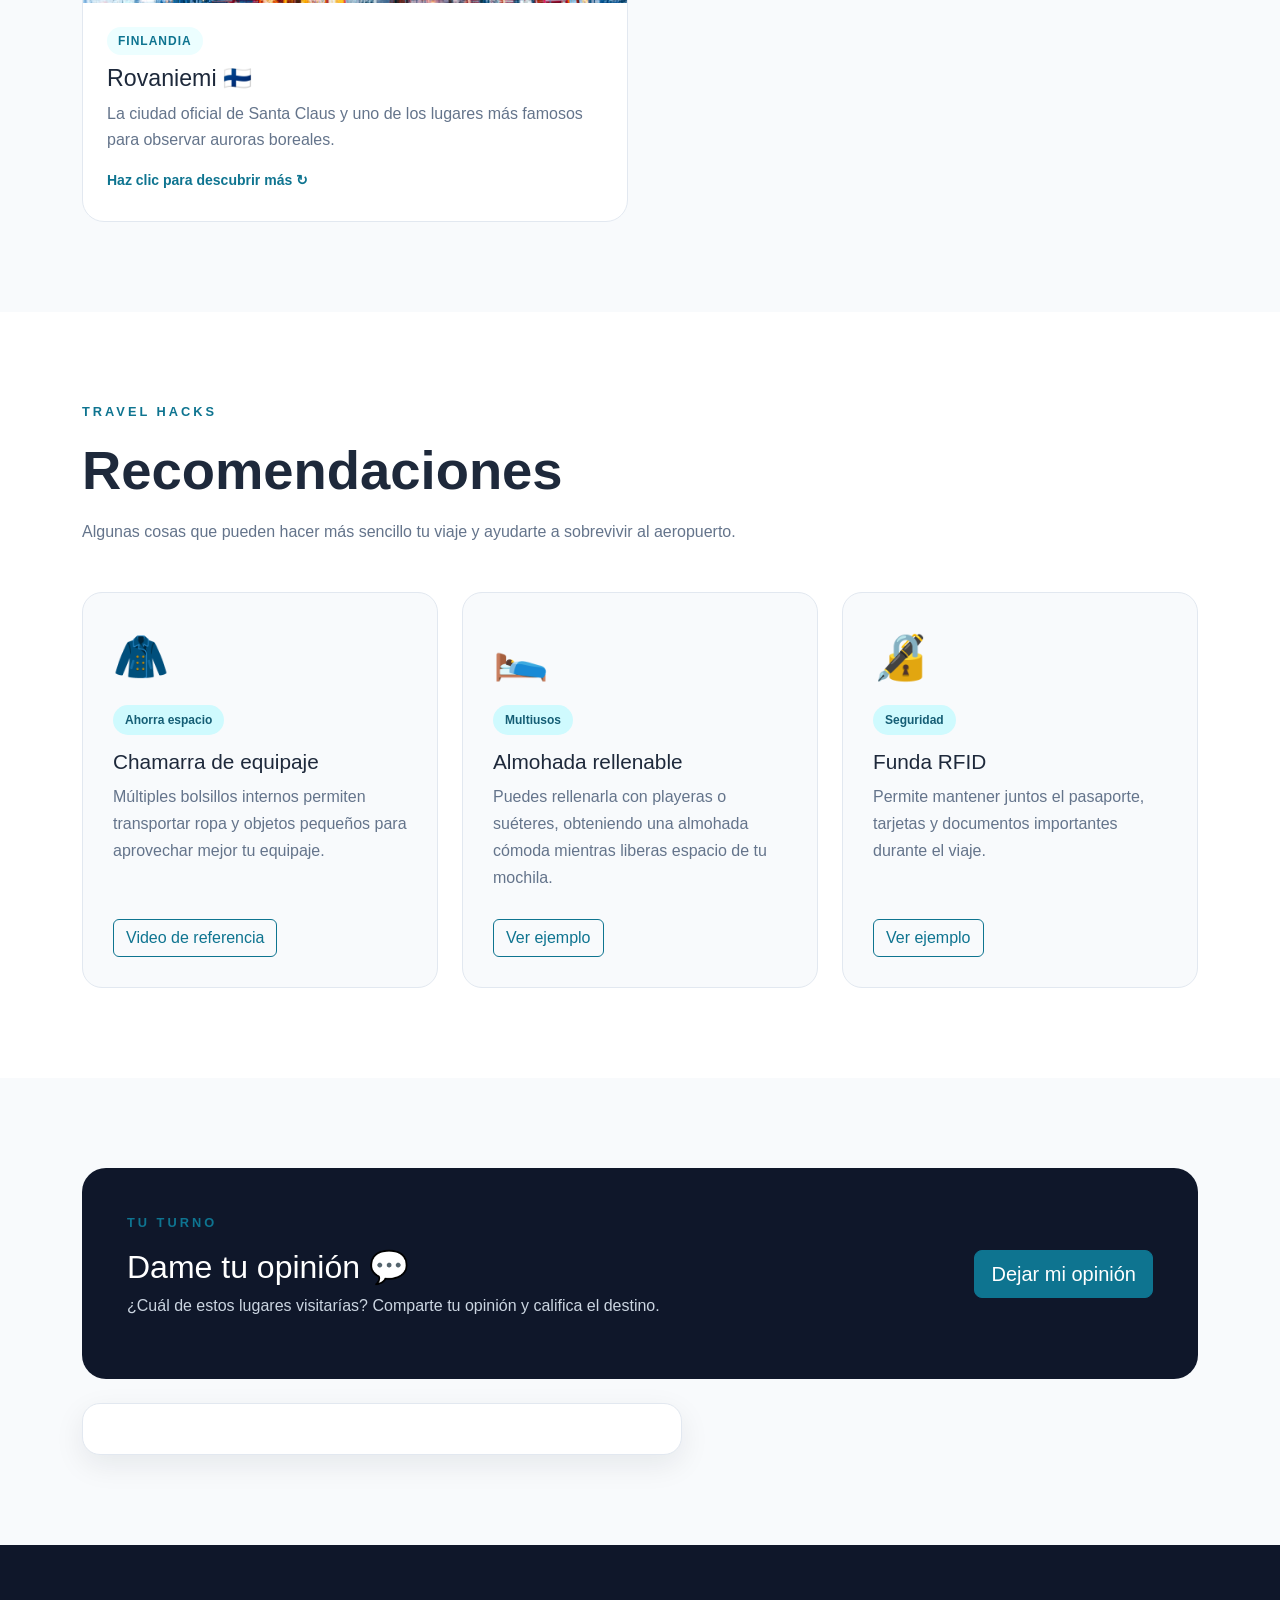
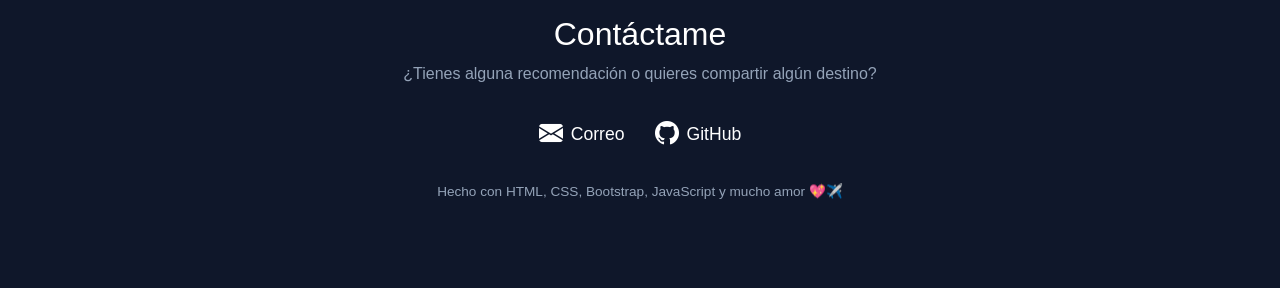
==== commit 4ba85e2d: "EL AUDIOOOO" ====
--- a/index.html
+++ b/index.html
@@ -45,7 +45,7 @@
        MÚSICA DE FONDO
        ================================================== -->
 
-  <audio autoplay loop src="./Music Box (1).mp3"></audio>
+<audio autoplay loop src="./Music Box (1).mp3"></audio>
 
 
 
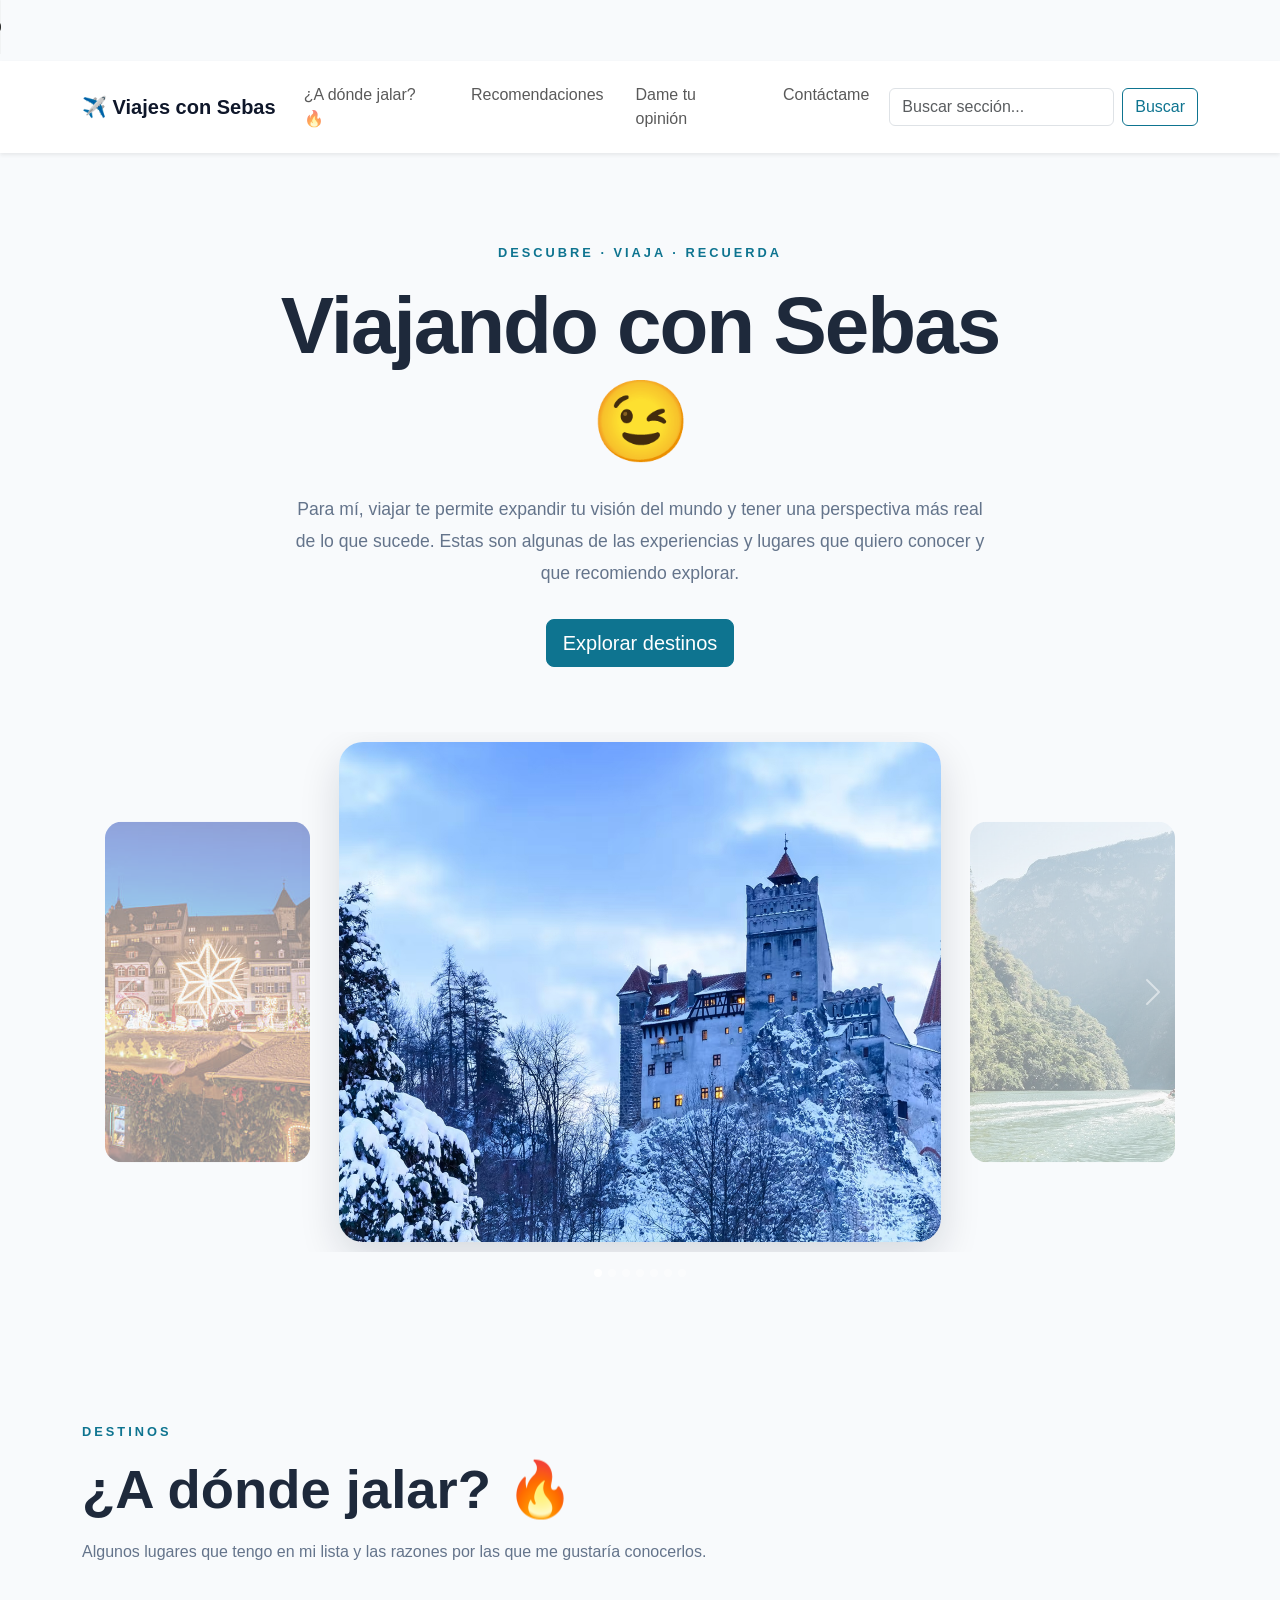
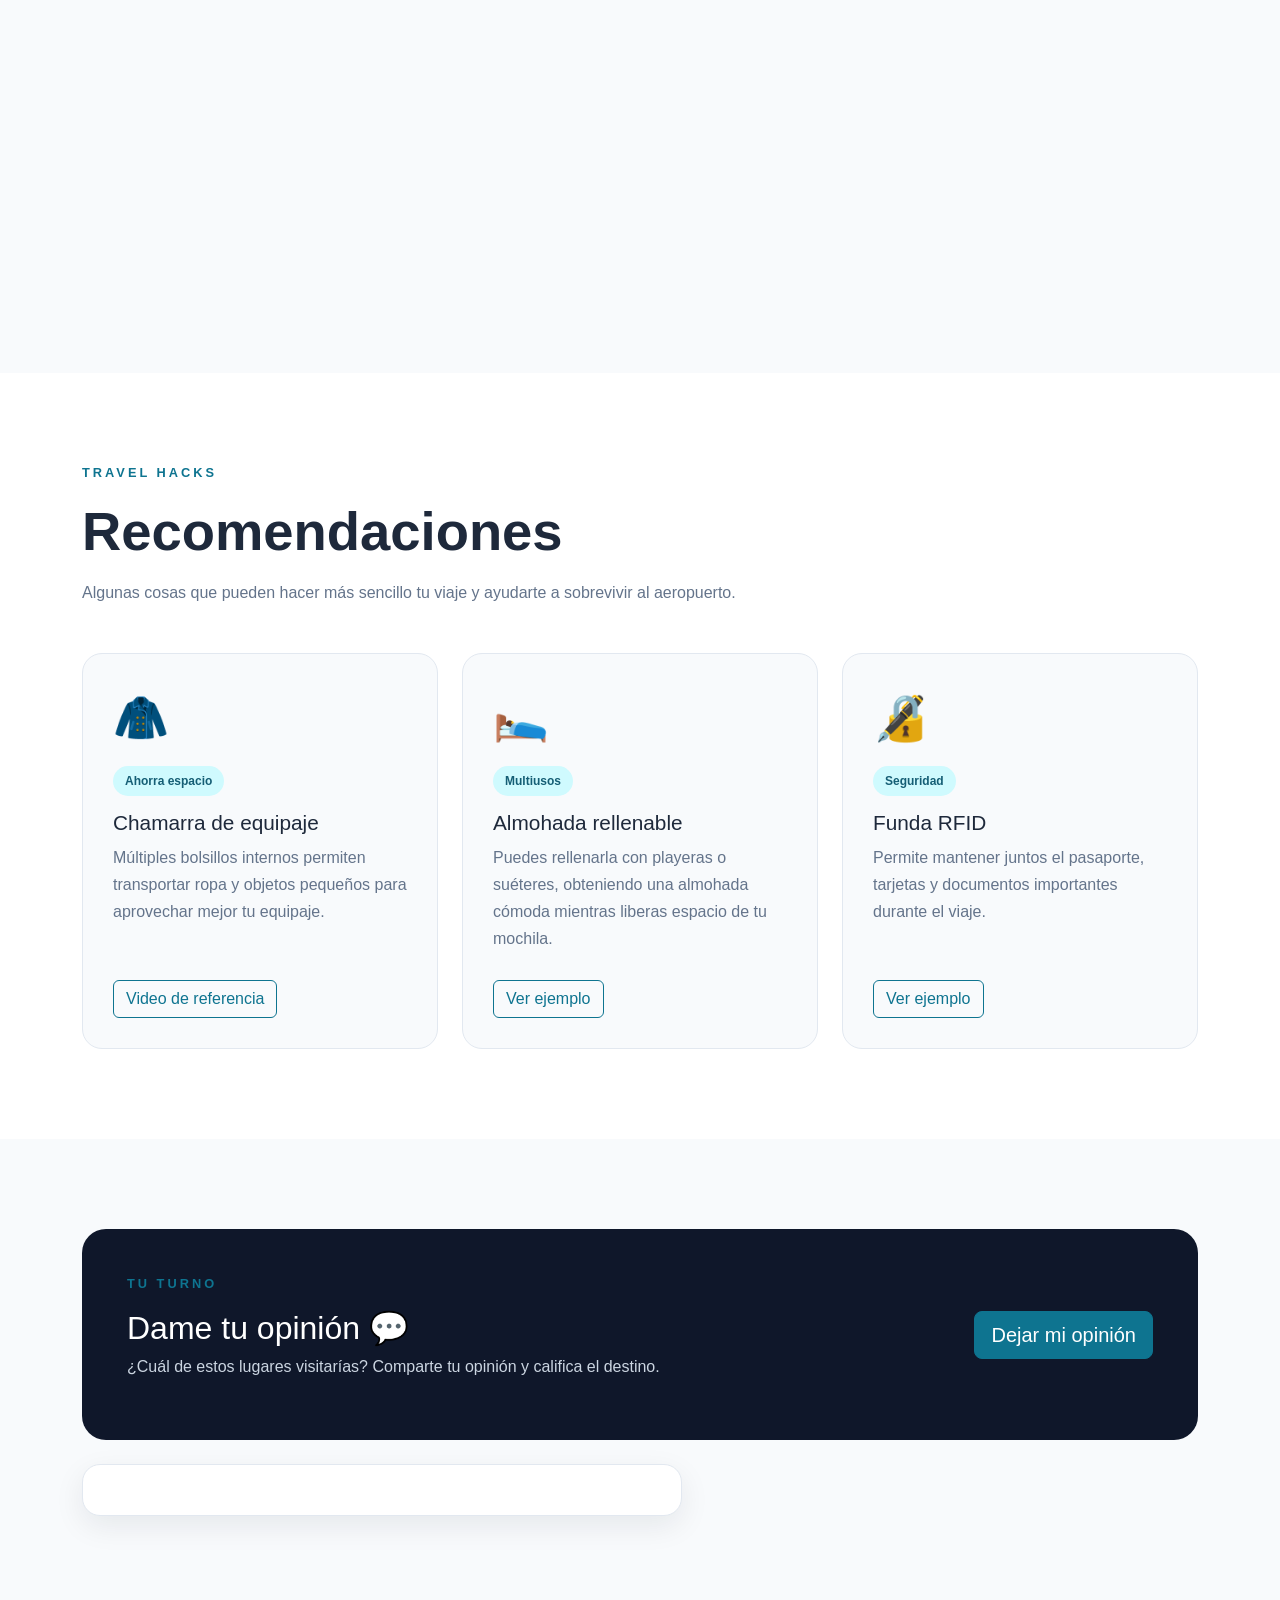
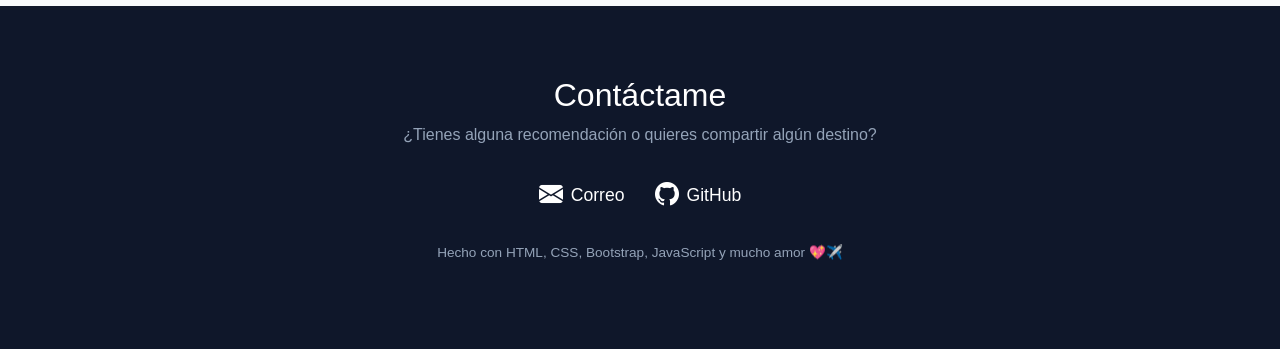
==== commit 48781fd1: "EL AUDIOOOO" ====
--- a/index.html
+++ b/index.html
@@ -45,7 +45,7 @@
        MÚSICA DE FONDO
        ================================================== -->
 
-<audio autoplay loop src="./Music Box (1).mp3"></audio>
+<audio controls autoplay loop src="MusicBox.mp3"></audio>
 
 
 
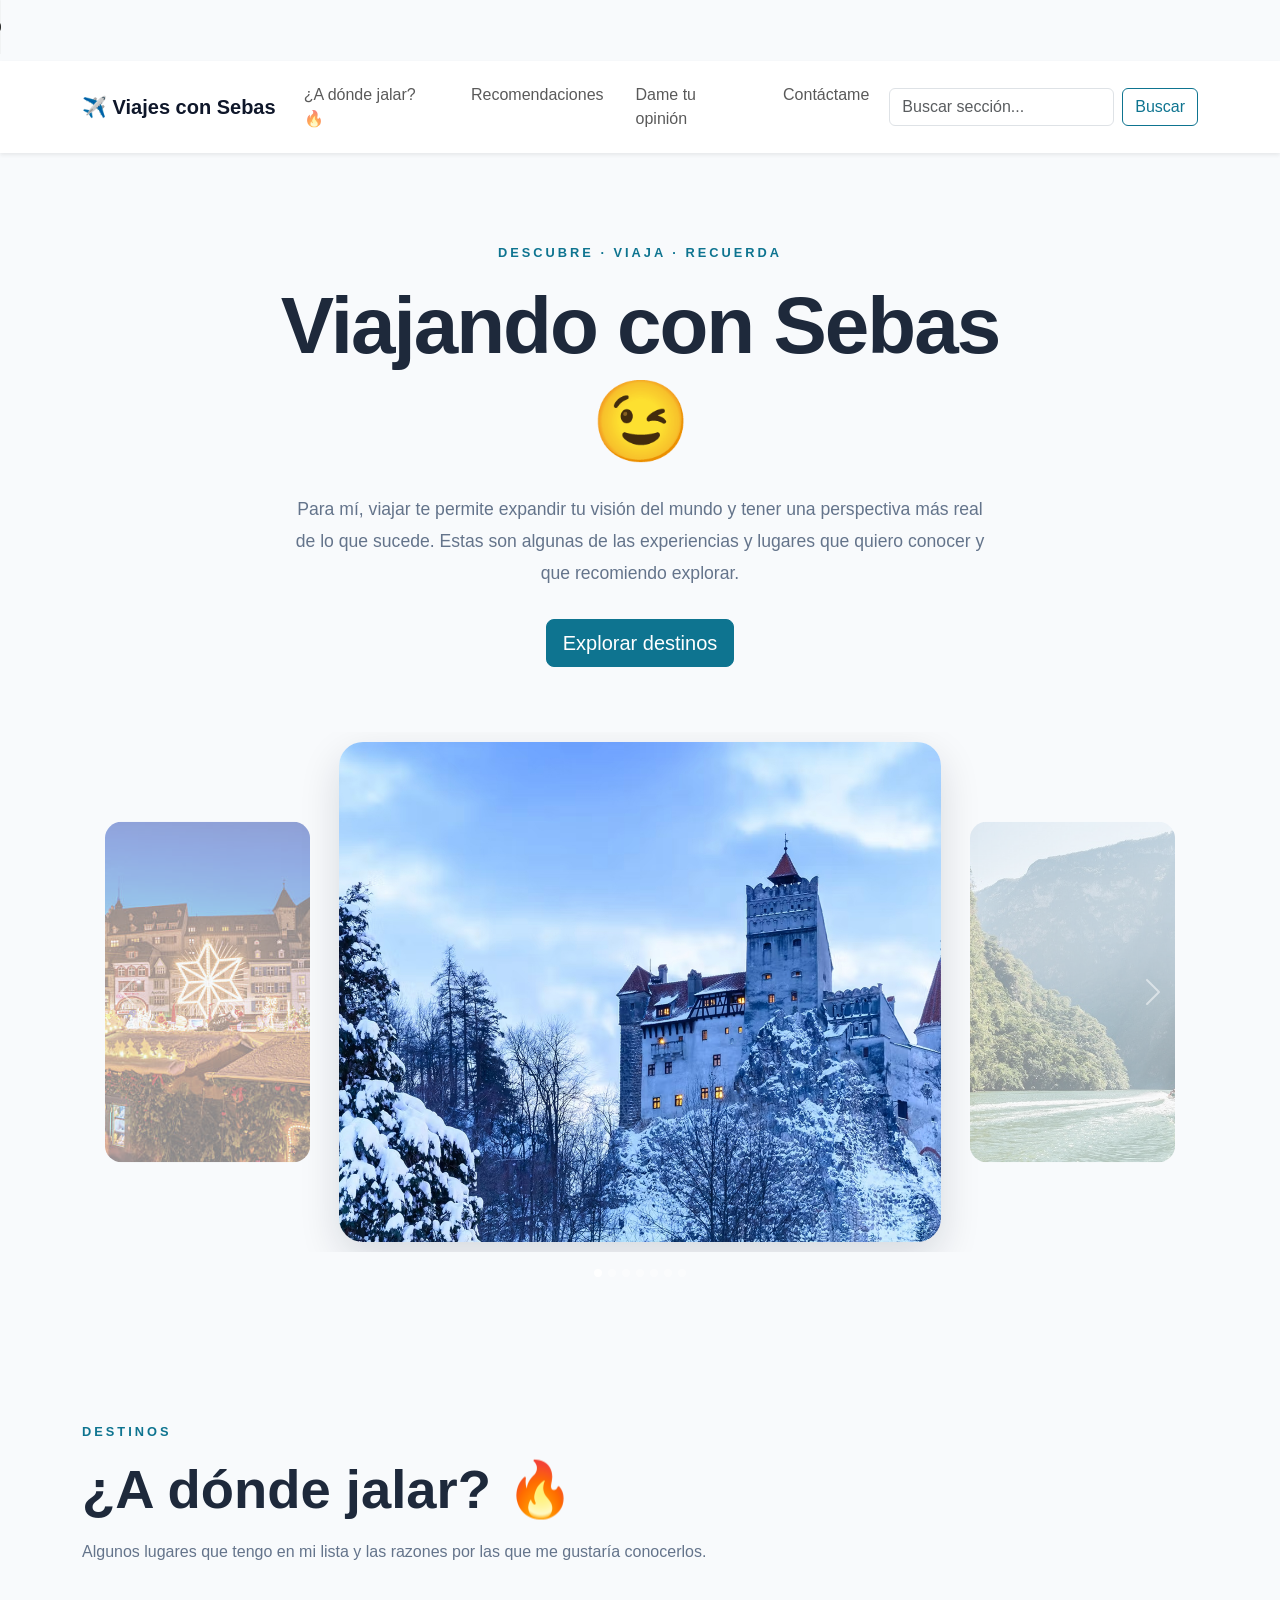
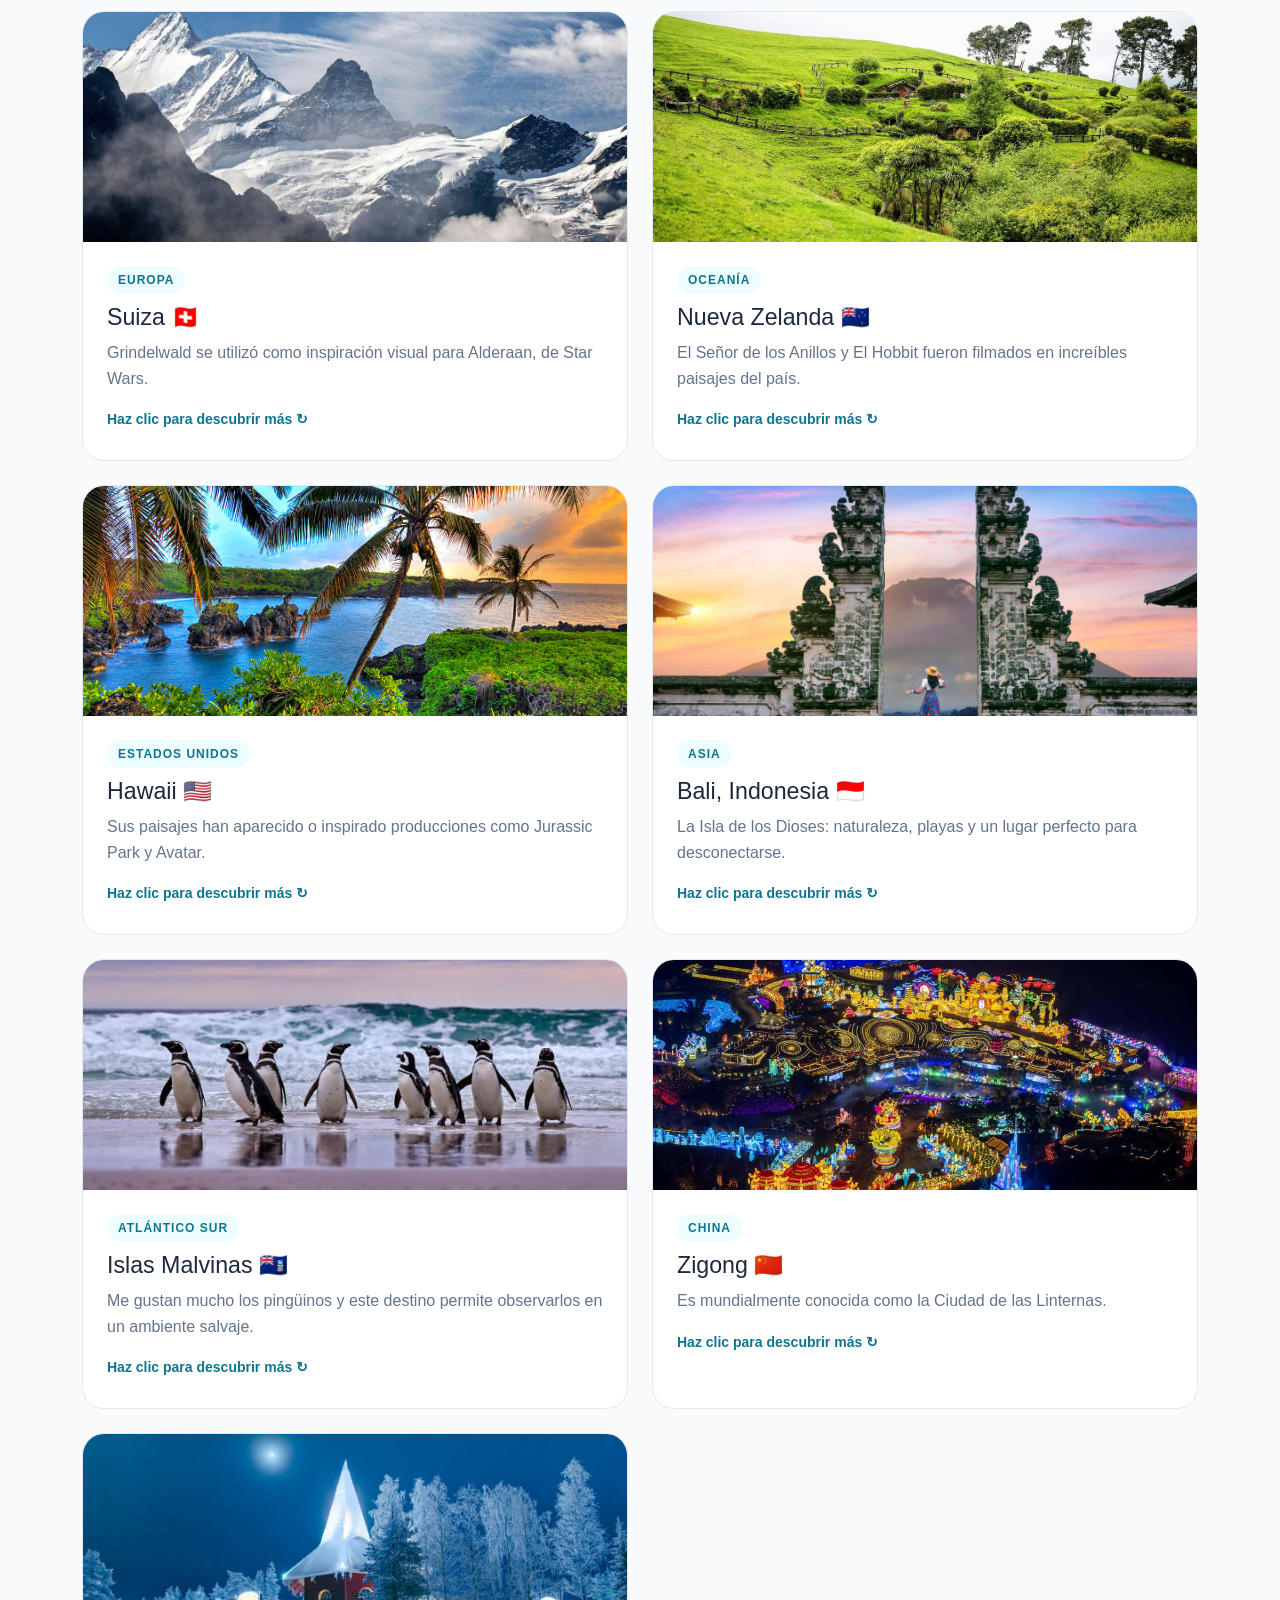
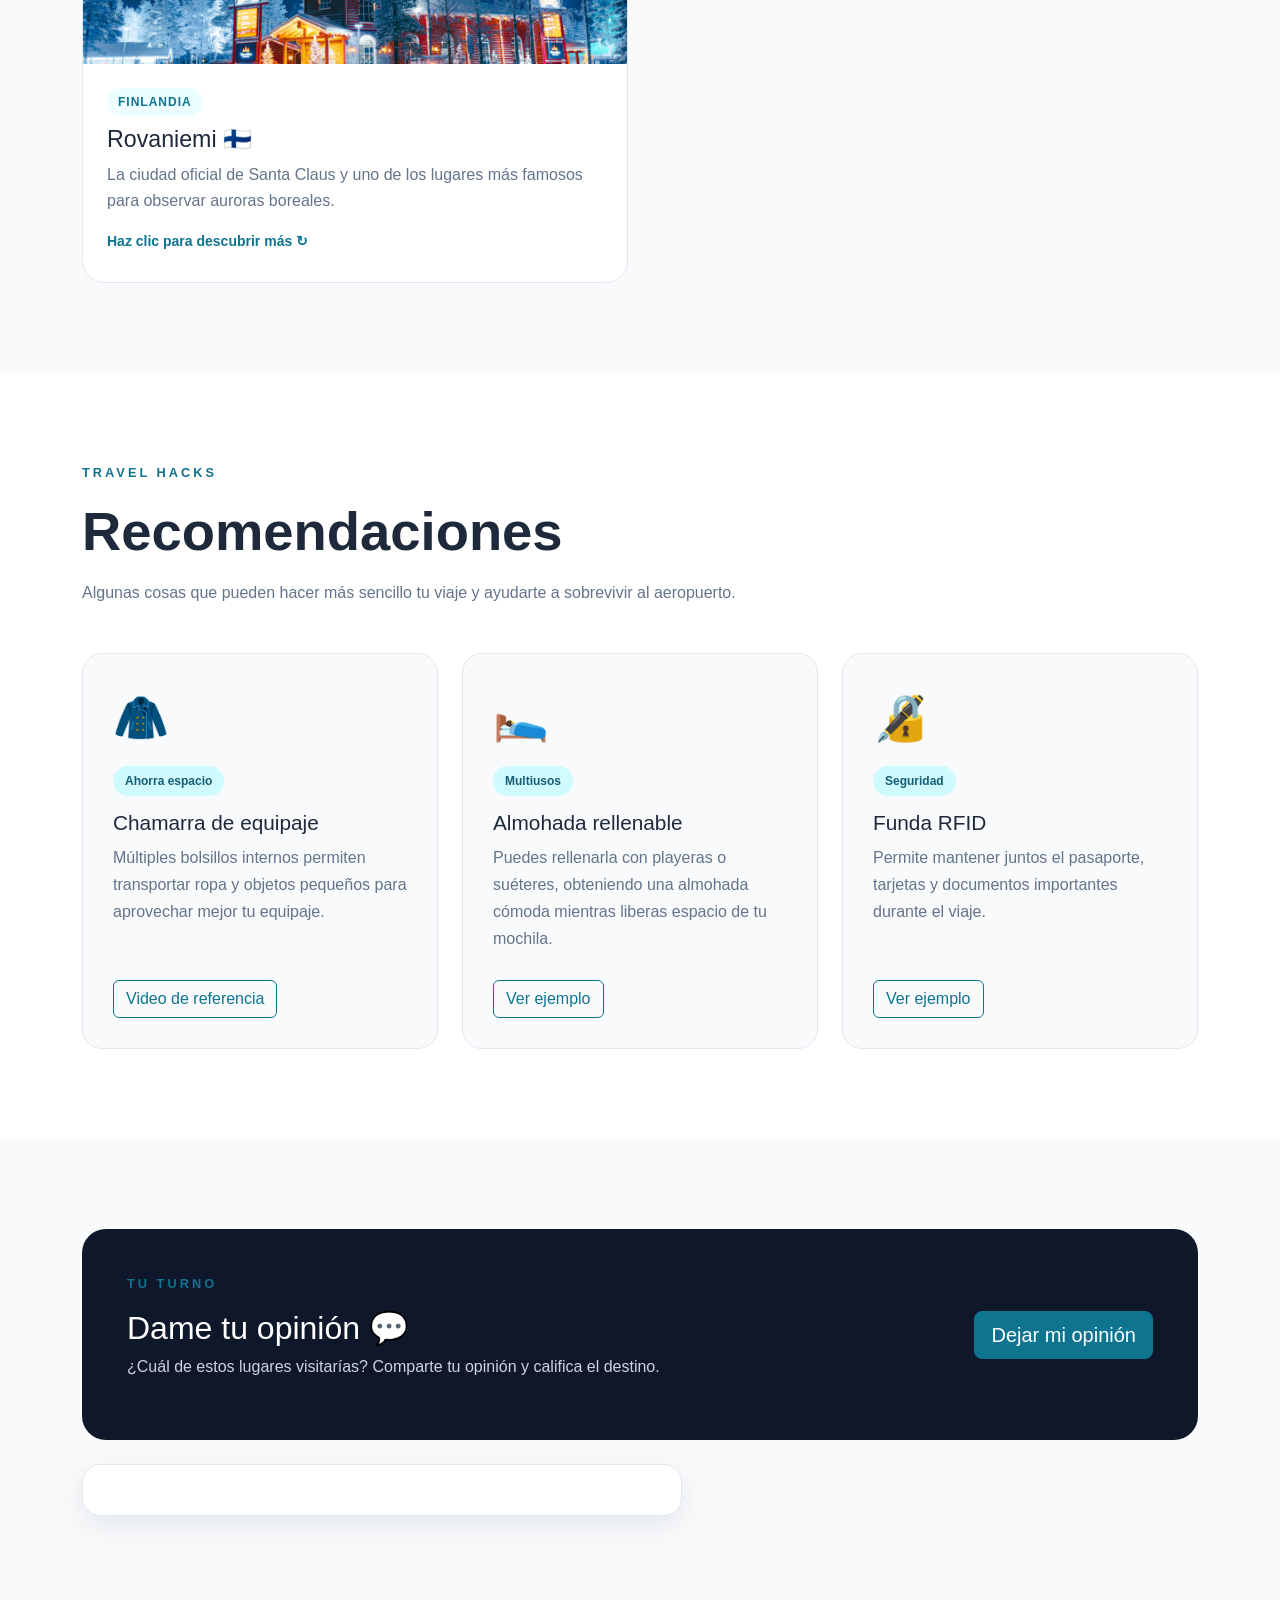
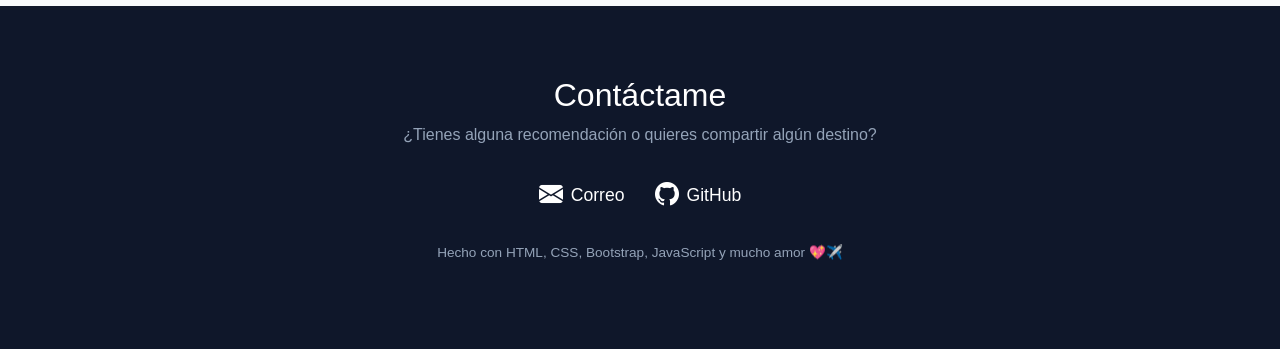
==== commit 6903de4b: "Otro intento del audio" ====
--- a/index.html
+++ b/index.html
@@ -42,10 +42,10 @@
 
 
   <!-- ==================================================
-       MÚSICA DE FONDO
+       MÚSICA DE FONDO // PERO FUNCIONA CUANDO QUIERE, necesito encontrar diferentes opciones
        ================================================== -->
 
-<audio controls autoplay loop src="MusicBox.mp3"></audio>
+<audio controls autoplay loop src="./MusicBox.mp3"></audio>
 
 
 
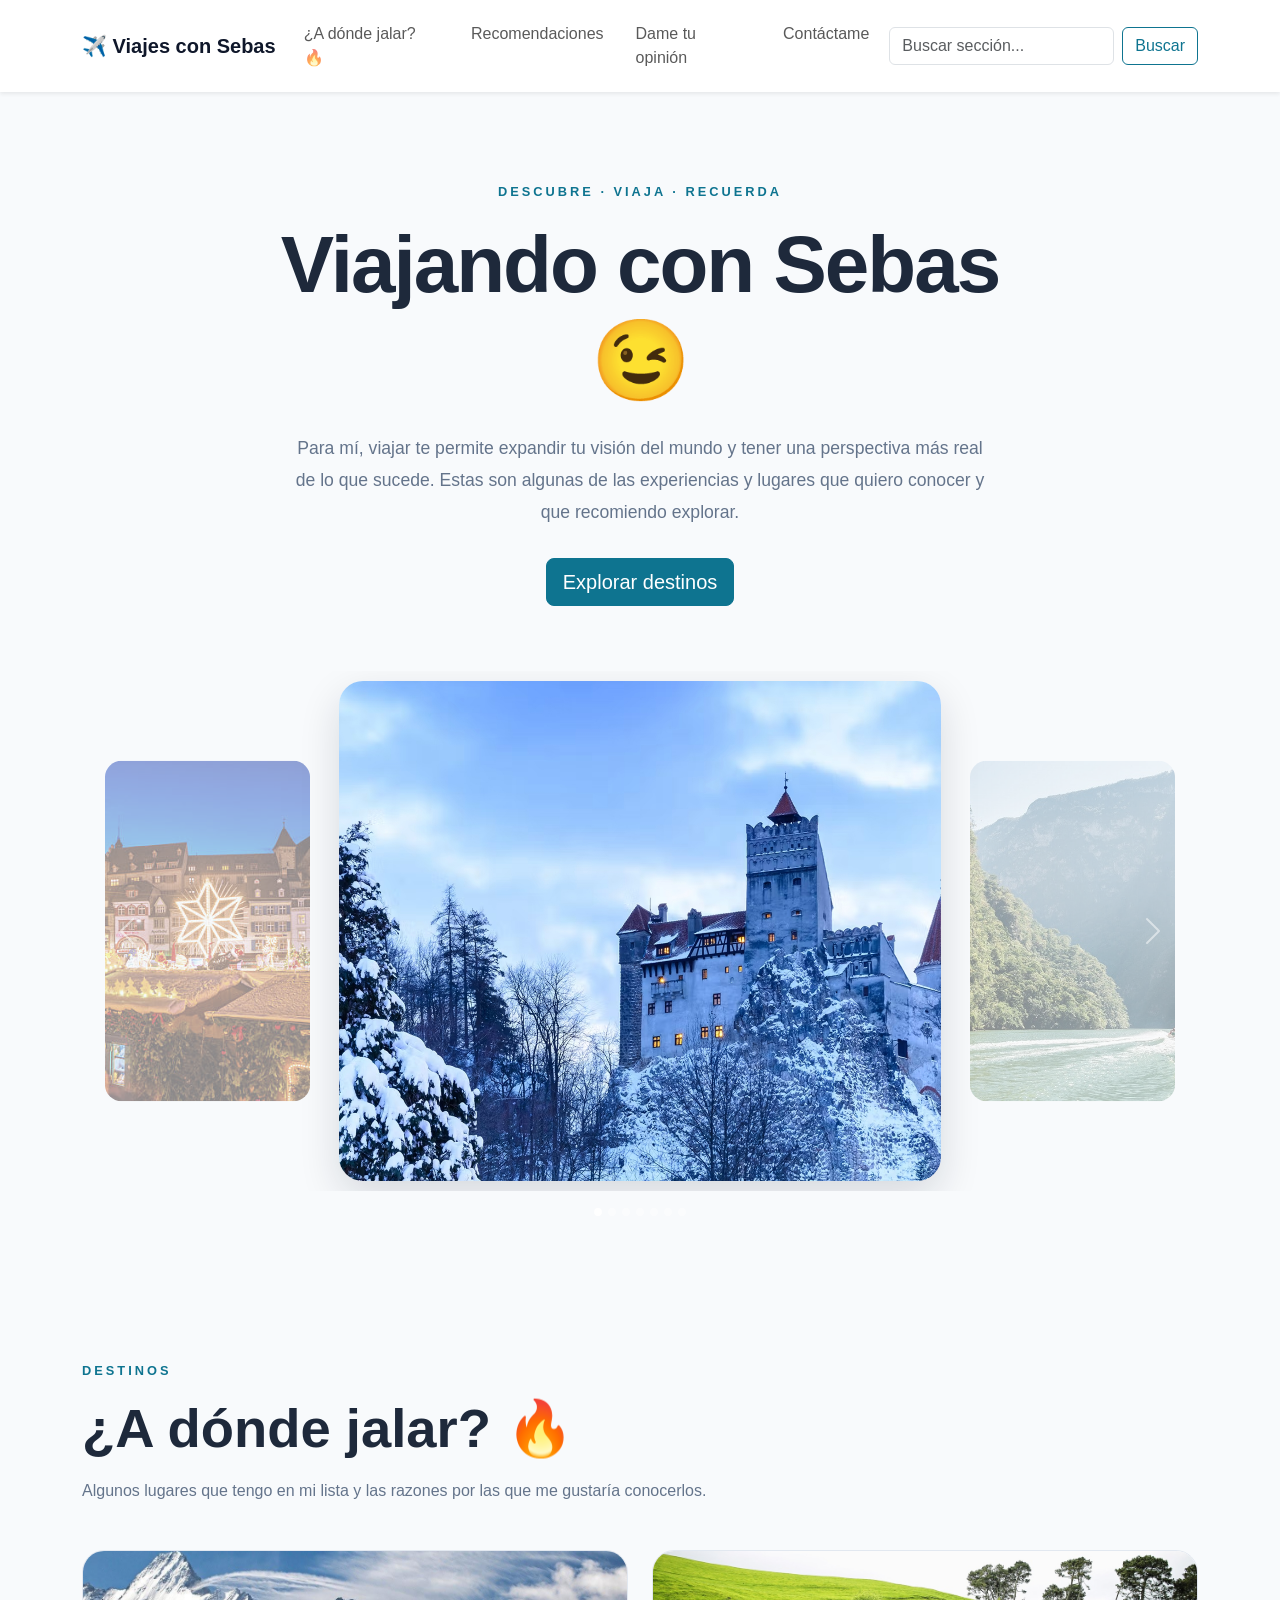
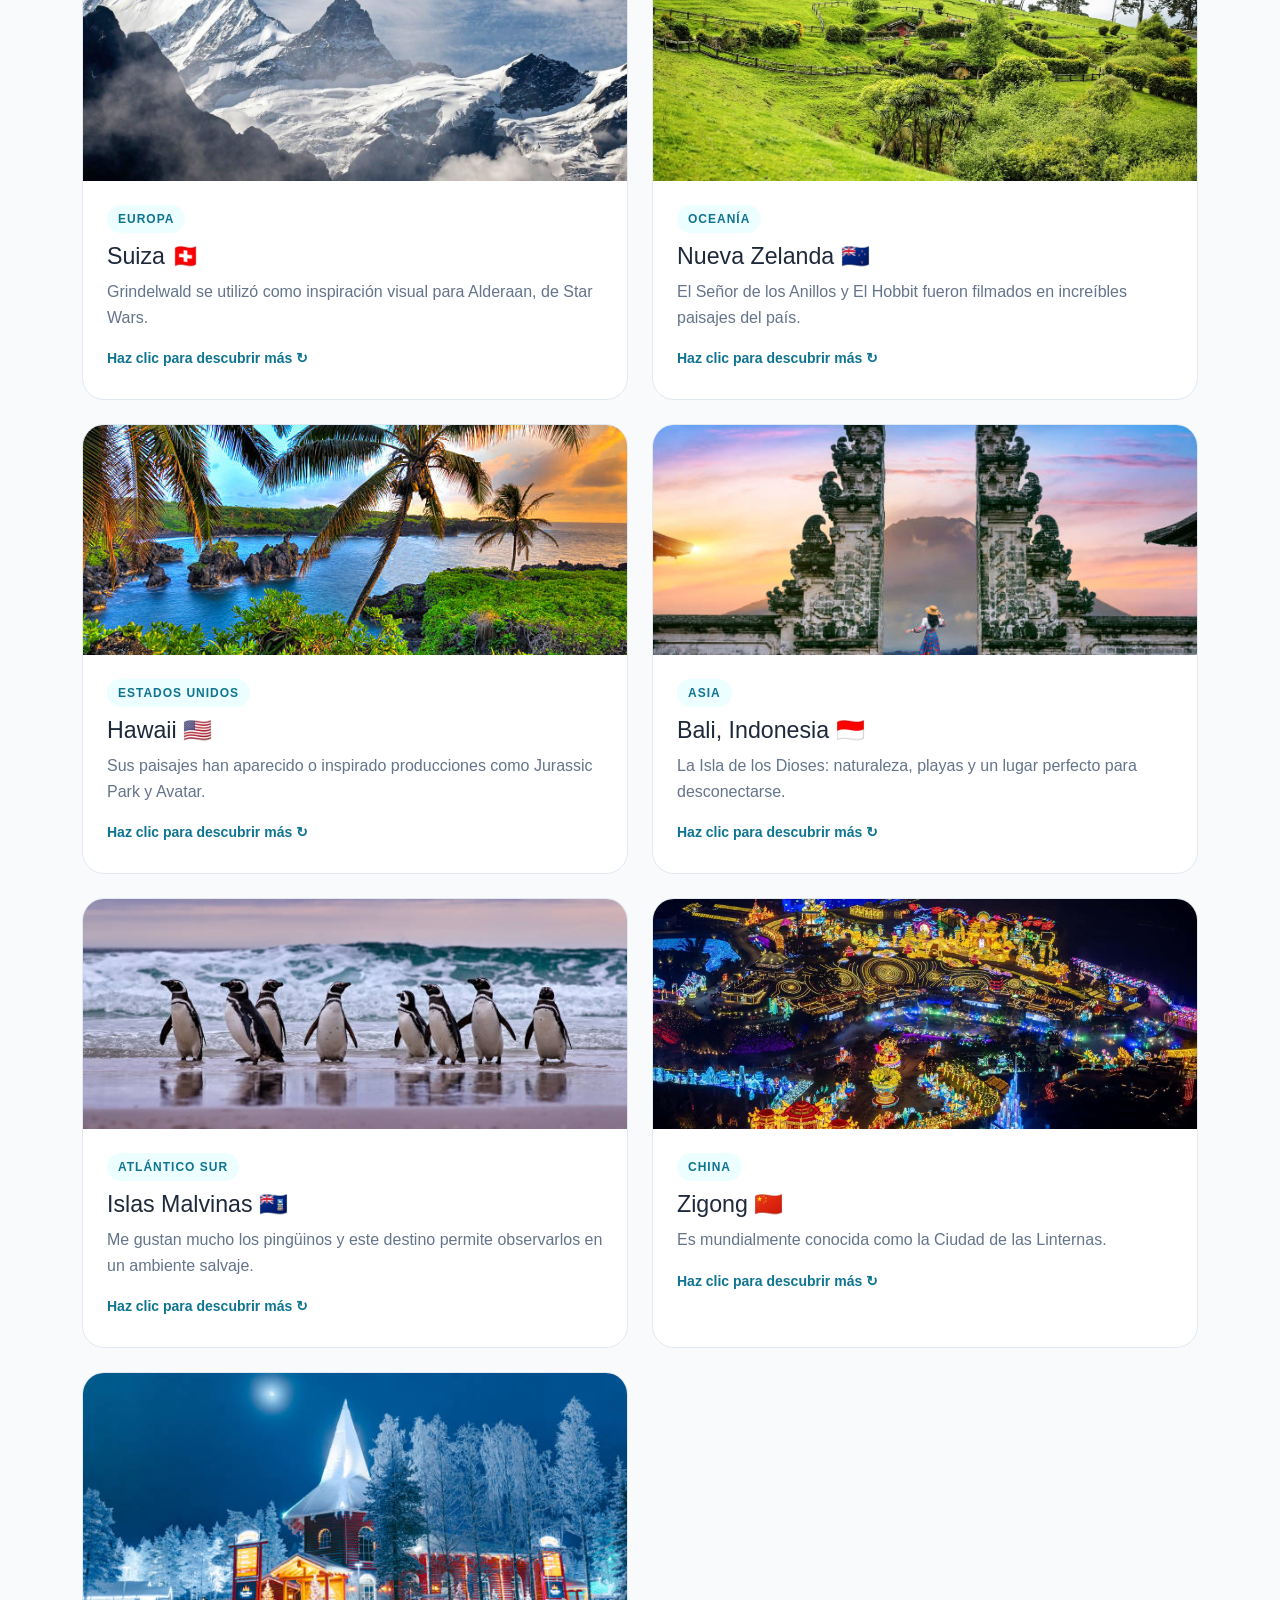
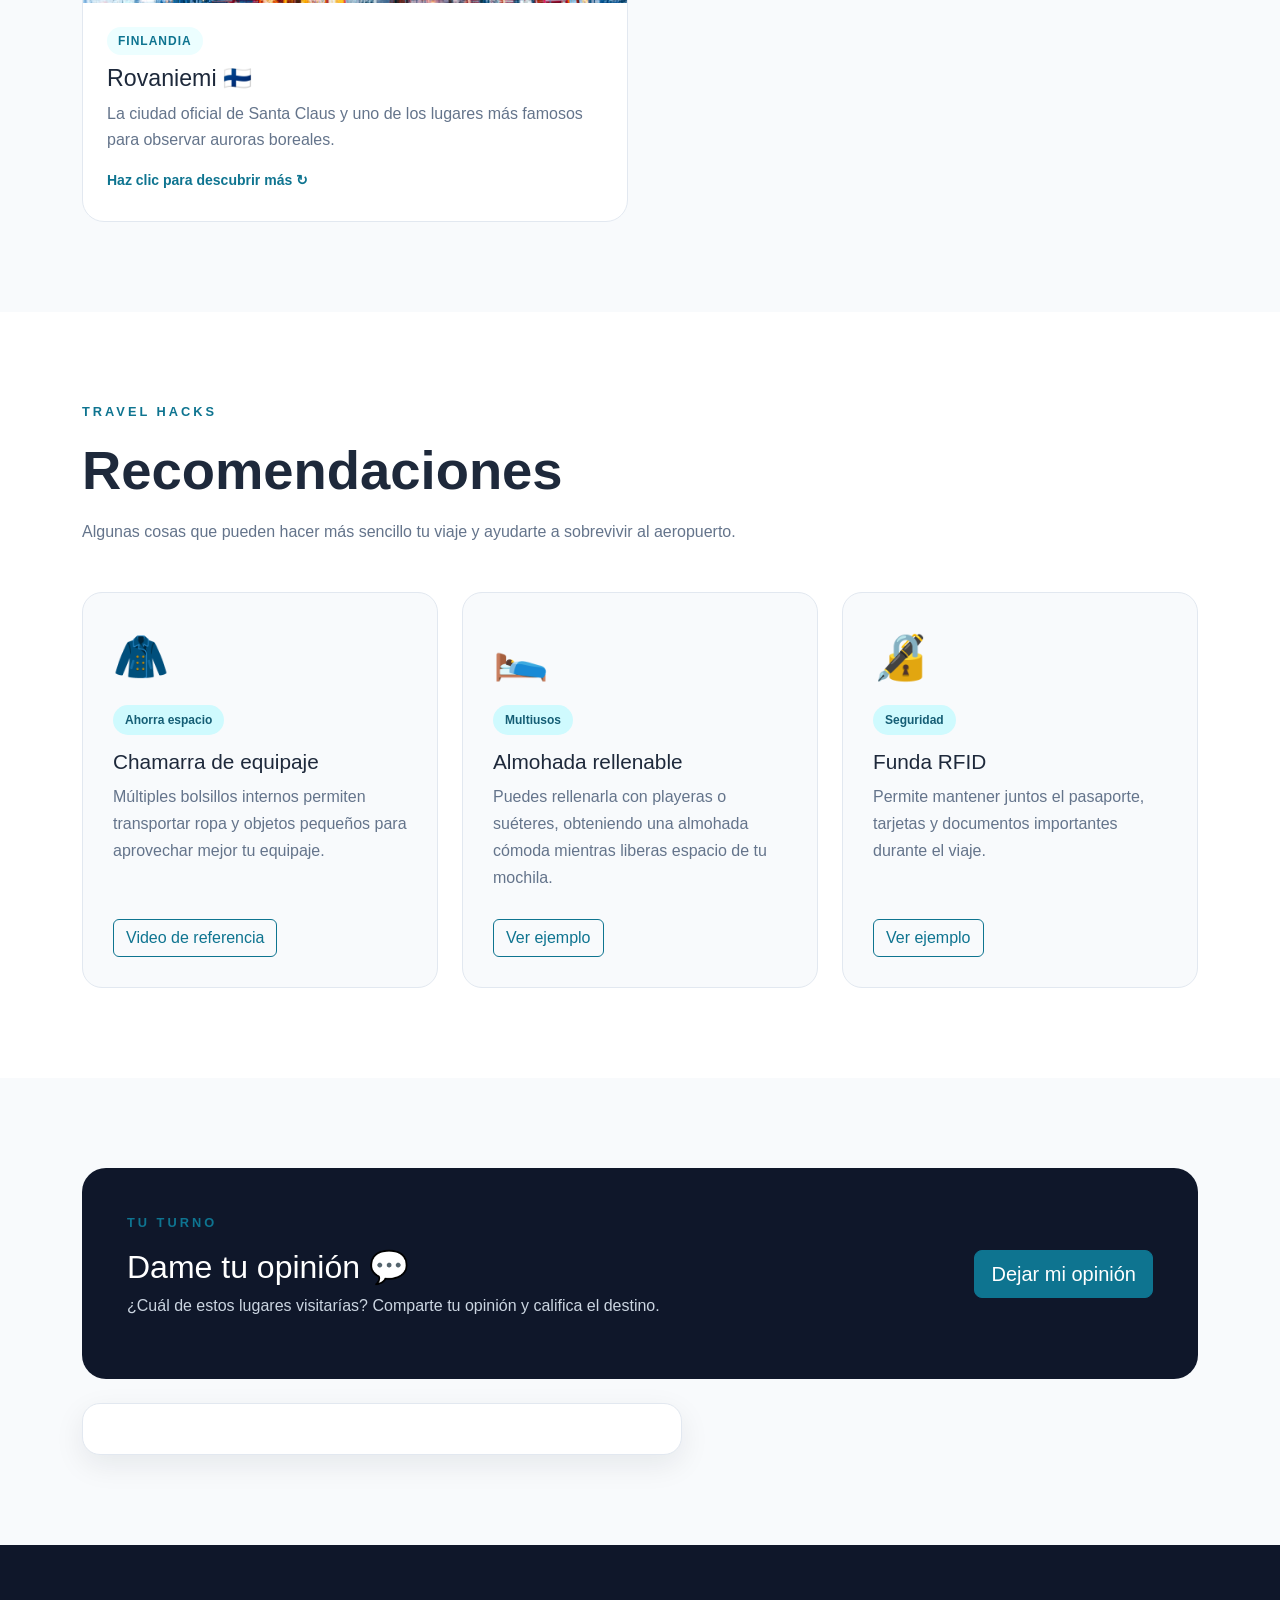
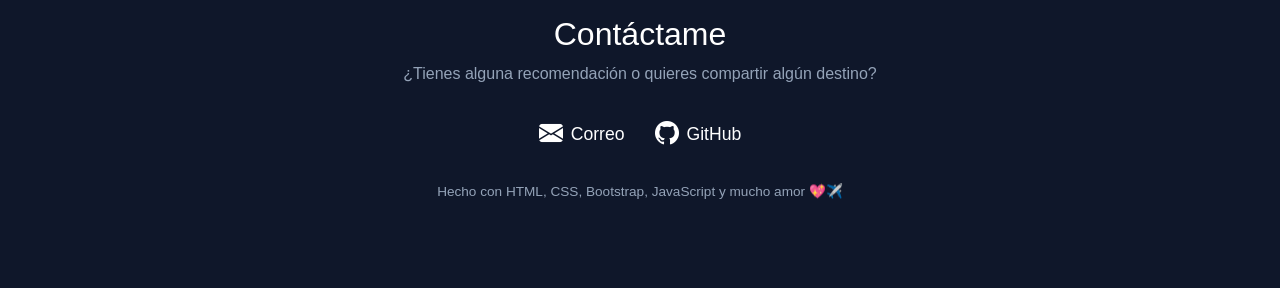
==== commit 0d85b044: "Remove title emoji and update audio tag" ====
--- a/index.html
+++ b/index.html
@@ -7,7 +7,7 @@
 
   <meta name="viewport" content="width=device-width, initial-scale=1.0">
 
-  <title>🌎 Mi Recomendación de Viajes</title>
+  <title> Mi Recomendación de Viajes</title>
 
 
   <!-- ==================================================
@@ -45,7 +45,7 @@
        MÚSICA DE FONDO // PERO FUNCIONA CUANDO QUIERE, necesito encontrar diferentes opciones
        ================================================== -->
 
-<audio controls autoplay loop src="./MusicBox.mp3"></audio>
+<audio autoplay loop src="./MusicBox.mp3"></audio>
 
 
 
@@ -1429,4 +1429,4 @@
 
 </body>
 
-</html>+</html>
